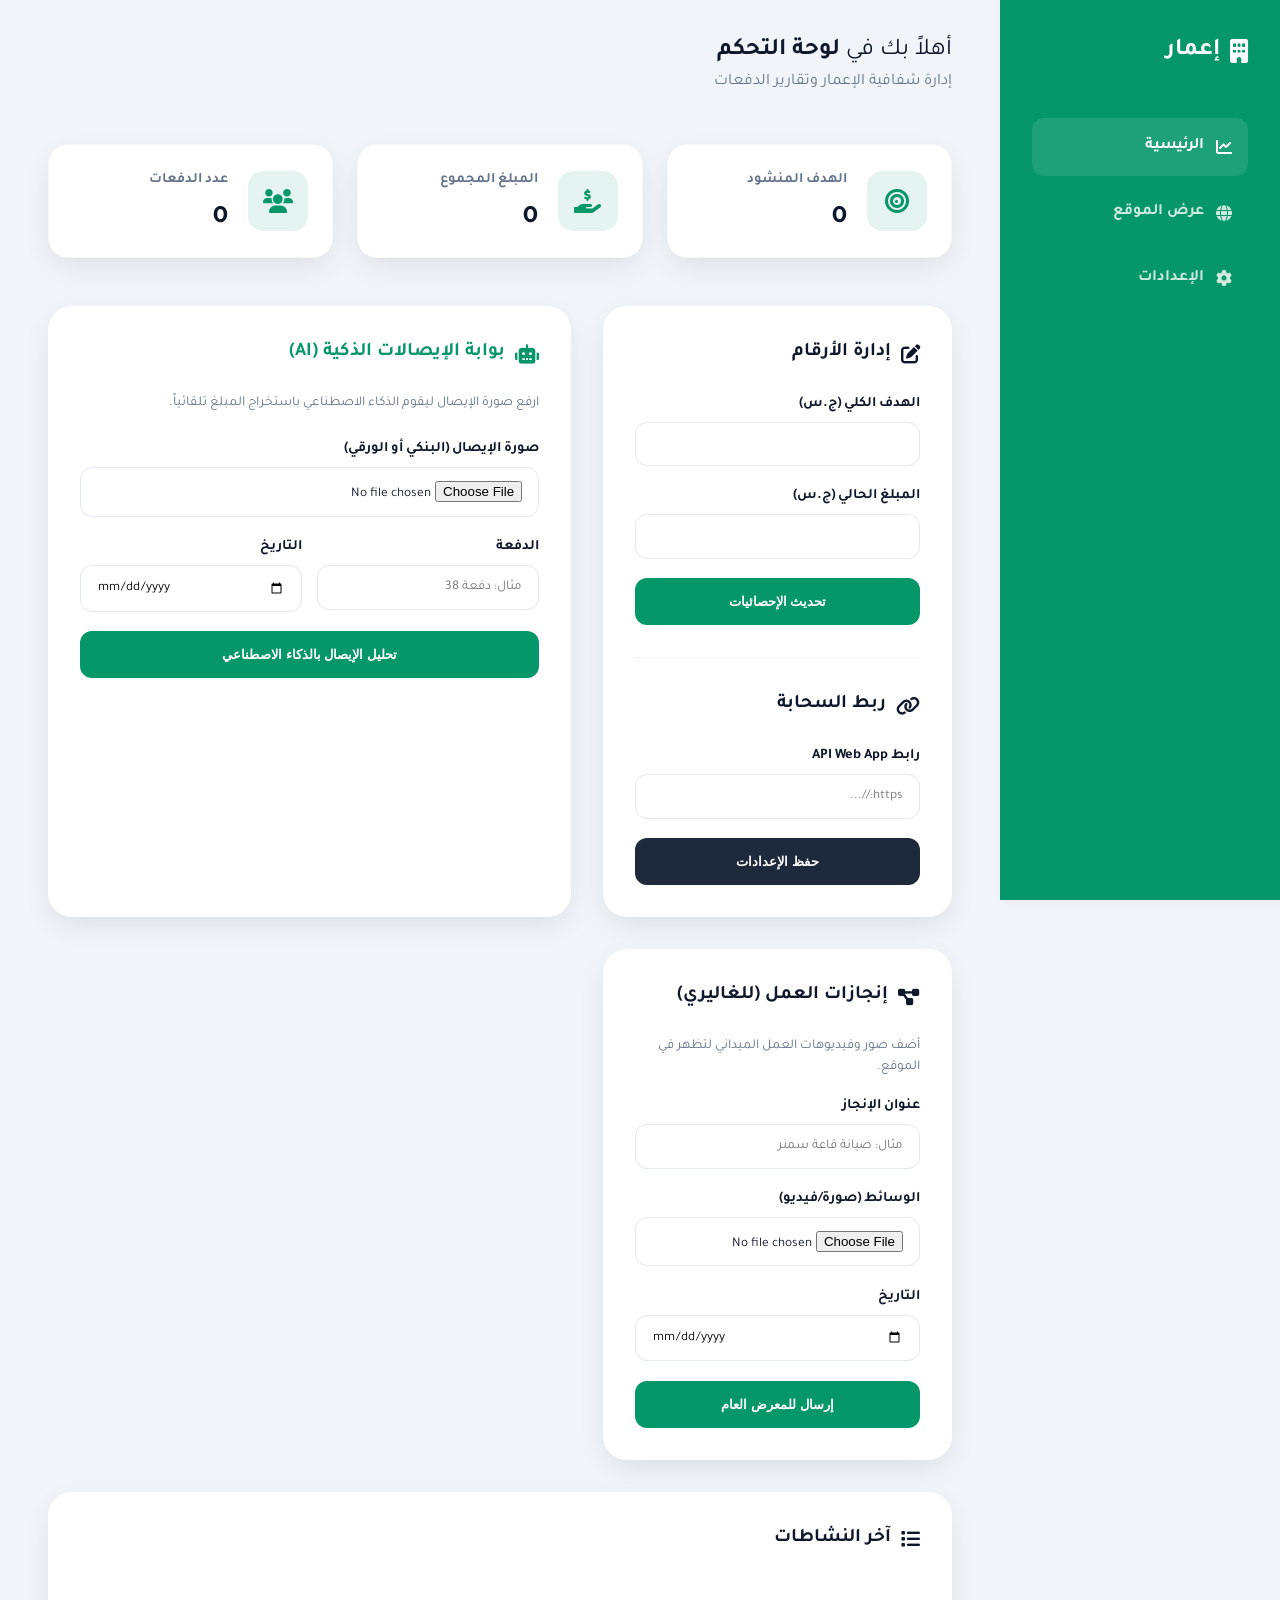
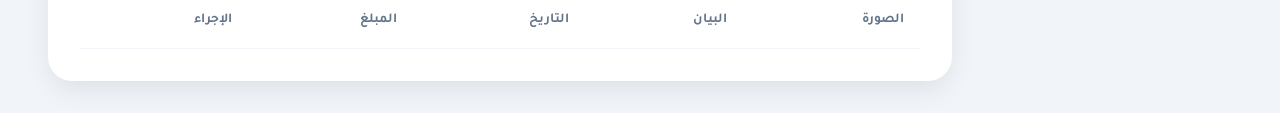
==== admin.html @ e721c3b8 "Add files via upload" ====
<!DOCTYPE html>
<html lang="ar" dir="rtl">
<head>
    <meta charset="UTF-8">
    <meta name="viewport" content="width=device-width, initial-scale=1.0">
    <title>لوحة القيادة | إعمار ابو الهول</title>
    <link rel="stylesheet" href="style.css">
    <link href="https://fonts.googleapis.com/css2?family=Tajawal:wght@400;700&family=Outfit:wght@400;700&display=swap" rel="stylesheet">
    <link rel="stylesheet" href="https://cdnjs.cloudflare.com/ajax/libs/font-awesome/6.0.0/css/all.min.css">
    <style>
        :root {
            --dash-bg: #f1f5f9;
            --dash-card: #ffffff;
            --dash-primary: #059669;
            --dash-secondary: #10b981;
        }

        body {
            background-color: var(--dash-bg);
            font-family: 'Tajawal', sans-serif;
            margin: 0;
            display: flex;
            min-height: 100vh;
        }

        /* Dashboard Sidebar */
        .sidebar {
            width: 280px;
            background: var(--dash-primary);
            color: white;
            padding: 2rem;
            display: flex;
            flex-direction: column;
            box-shadow: 4px 0 15px rgba(0,0,0,0.05);
            position: fixed;
            height: 100vh;
            z-index: 100;
        }

        .sidebar h1 {
            font-size: 1.5rem;
            margin-bottom: 3rem;
            display: flex;
            align-items: center;
            gap: 10px;
        }

        .nav-link {
            color: rgba(255,255,255,0.8);
            text-decoration: none;
            padding: 1rem;
            border-radius: 12px;
            margin-bottom: 0.5rem;
            transition: var(--transition);
            display: flex;
            align-items: center;
            gap: 12px;
            font-weight: 700;
        }

        .nav-link:hover, .nav-link.active {
            background: rgba(255,255,255,0.1);
            color: white;
        }

        /* Main Content */
        .main-dash {
            flex: 1;
            margin-right: 280px;
            padding: 2rem 3rem;
        }

        .top-bar {
            display: flex;
            justify-content: space-between;
            align-items: center;
            margin-bottom: 3rem;
        }

        /* HUD Cards */
        .hud-grid {
            display: grid;
            grid-template-columns: repeat(auto-fit, minmax(240px, 1fr));
            gap: 1.5rem;
            margin-bottom: 3rem;
        }

        .hud-card {
            background: white;
            padding: 1.5rem;
            border-radius: 20px;
            box-shadow: var(--shadow);
            border: 1px solid rgba(0,0,0,0.03);
            display: flex;
            align-items: center;
            gap: 20px;
        }

        .hud-icon {
            width: 60px;
            height: 60px;
            background: rgba(5, 150, 105, 0.1);
            color: var(--dash-primary);
            border-radius: 15px;
            display: flex;
            align-items: center;
            justify-content: center;
            font-size: 1.5rem;
        }

        .hud-info h3 { font-size: 0.9rem; color: var(--text-muted); margin-bottom: 5px; }
        .hud-info p { font-size: 1.4rem; font-weight: 700; color: var(--text-dark); font-family: 'Outfit'; }

        /* API Status Badge */
        .status-badge {
            padding: 6px 15px;
            border-radius: 20px;
            font-size: 0.8rem;
            font-weight: 700;
            display: flex;
            align-items: center;
            gap: 8px;
        }
        .status-active { background: #dcfce7; color: #166534; }
        .status-offline { background: #fee2e2; color: #991b1b; }

        /* Forms Grid */
        .dash-grid {
            display: grid;
            grid-template-columns: 1fr 1.5fr;
            gap: 2rem;
        }

        .admin-card {
            background: white;
            border-radius: 24px;
            padding: 2rem;
            box-shadow: var(--shadow);
        }

        .admin-card h2 { margin-bottom: 1.5rem; font-size: 1.2rem; display: flex; align-items: center; gap: 10px; }

        .form-group { margin-bottom: 1.2rem; }
        label { display: block; margin-bottom: 6px; font-weight: 700; font-size: 0.9rem; }
        input, select {
            width: 100%;
            padding: 0.8rem 1rem;
            border: 1px solid #e2e8f0;
            border-radius: 12px;
            font-family: inherit;
        }

        .btn-dash {
            background: var(--dash-primary);
            color: white;
            border: none;
            padding: 1rem;
            border-radius: 12px;
            width: 100%;
            font-weight: 700;
            cursor: pointer;
            transition: var(--transition);
        }
        .btn-dash:hover { background: var(--dash-secondary); transform: translateY(-2px); }

        /* Activity Table */
        .table-container { overflow-x: auto; }
        table { width: 100%; border-collapse: collapse; margin-top: 1rem; }
        th { text-align: right; padding: 1rem; color: var(--text-muted); font-size: 0.85rem; border-bottom: 1px solid #f1f5f9; }
        td { padding: 1rem; border-bottom: 1px solid #f1f5f9; vertical-align: middle; }
        .thumb { width: 40px; height: 40px; border-radius: 8px; object-fit: cover; }
        
        @media (max-width: 1024px) {
            .sidebar { width: 80px; padding: 1rem; }
            .sidebar h1 span, .nav-link span { display: none; }
            .main-dash { margin-right: 80px; }
            .dash-grid { grid-template-columns: 1fr; }
        }
    </style>
</head>
<body>
    <aside class="sidebar">
        <h1><i class="fas fa-building"></i> <span>إعمار</span></h1>
        <nav>
            <a href="#" class="nav-link active"><i class="fas fa-chart-line"></i> <span>الرئيسية</span></a>
            <a href="index.html" class="nav-link"><i class="fas fa-globe"></i> <span>عرض الموقع</span></a>
            <a href="#" class="nav-link"><i class="fas fa-cog"></i> <span>الإعدادات</span></a>
        </nav>
    </aside>

    <main class="main-dash">
        <div class="top-bar">
            <div>
                <h2 style="font-weight: 400;">أهلاً بك في <strong>لوحة التحكم</strong></h2>
                <p style="color: var(--text-muted);">إدارة شفافية الإعمار وتقارير الدفعات</p>
            </div>
            <div id="api-status" class="status-badge status-offline">
                <i class="fas fa-circle"></i> Google Bridge: offline
            </div>
        </div>

        <div class="hud-grid">
            <div class="hud-card">
                <div class="hud-icon"><i class="fas fa-bullseye"></i></div>
                <div class="hud-info">
                    <h3>الهدف المنشود</h3>
                    <p id="hud-target">0</p>
                </div>
            </div>
            <div class="hud-card">
                <div class="hud-icon"><i class="fas fa-hand-holding-dollar"></i></div>
                <div class="hud-info">
                    <h3>المبلغ المجموع</h3>
                    <p id="hud-current">0</p>
                </div>
            </div>
            <div class="hud-card">
                <div class="hud-icon"><i class="fas fa-users"></i></div>
                <div class="hud-info">
                    <h3>عدد الدفعات</h3>
                    <p id="hud-batches">0</p>
                </div>
            </div>
        </div>

        <div class="dash-grid">
            <div class="admin-card">
                <h2><i class="fas fa-pen-to-square"></i> إدارة الأرقام</h2>
                <div class="form-group">
                    <label>الهدف الكلي (ج.س)</label>
                    <input type="number" id="target-input">
                </div>
                <div class="form-group">
                    <label>المبلغ الحالي (ج.س)</label>
                    <input type="number" id="current-input">
                </div>
                <button class="btn-dash" onclick="updateNumbers()">تحديث الإحصائيات</button>

                <hr style="margin: 2rem 0; border: none; border-top: 1px solid #f1f5f9;">
                
                <h2><i class="fas fa-link"></i> ربط السحابة</h2>
                <div class="form-group">
                    <label>رابط API Web App</label>
                    <input type="text" id="api-url-input" placeholder="https://...">
                </div>
                <button class="btn-dash" style="background: #1e293b;" onclick="saveApiUrl()">حفظ الإعدادات</button>
            </div>

            <div class="admin-card">
                <h2 style="color: var(--dash-primary);"><i class="fas fa-robot"></i> بوابة الإيصالات الذكية (AI)</h2>
                <p style="font-size: 0.85rem; color: var(--text-muted); margin-bottom: 1.5rem;">ارفع صورة الإيصال ليقوم الذكاء الاصطناعي باستخراج المبلغ تلقائياً.</p>
                
                <div class="form-group">
                    <label>صورة الإيصال (البنكي أو الورقي)</label>
                    <input type="file" id="receipt-file" accept="image/*" onchange="previewImage()">
                </div>

                <div id="analysis-box" style="display:none; background: #f8fafc; padding: 1rem; border-radius: 12px; margin-bottom: 1.2rem; border: 1px dashed var(--dash-primary);">
                    <div id="analysis-status" style="font-size: 0.85rem; margin-bottom: 10px;">
                        <i class="fas fa-spinner fa-spin"></i> جاري تحليل الصورة...
                    </div>
                    <div class="form-group" style="margin-bottom:0;">
                         <label>المبلغ المستخرج (يرجى التأكيد)</label>
                         <input type="number" id="extracted-amount" style="font-size: 1.2rem; font-weight: 700; color: var(--dash-primary); border-color: var(--dash-primary);">
                    </div>
                </div>

                <div style="display: grid; grid-template-columns: 1fr 1fr; gap: 15px;">
                    <div class="form-group">
                        <label>الدفعة</label>
                        <input type="text" id="receipt-batch" placeholder="مثال: دفعة 38">
                    </div>
                    <div class="form-group">
                        <label>التاريخ</label>
                        <input type="date" id="receipt-date">
                    </div>
                </div>

                <button class="btn-dash" id="analyze-btn" onclick="analyzeReceipt()">تحليل الإيصال بالذكاء الاصطناعي</button>
                <button class="btn-dash" id="save-receipt-btn" onclick="saveSmartReceipt()" style="display:none; margin-top:10px; background: #1e293b;">تأكيد وحفظ البيانات</button>
            </div>

            <div class="admin-card">
                <h2><i class="fas fa-project-diagram"></i> إنجازات العمل (للغاليري)</h2>
                <p style="font-size: 0.85rem; color: var(--text-muted); margin-bottom: 1rem;">أضف صور وفيديوهات العمل الميداني لتظهر في الموقع.</p>
                <div class="form-group">
                    <label>عنوان الإنجاز</label>
                    <input type="text" id="work-title" placeholder="مثال: صيانة قاعة سمنر">
                </div>
                <div class="form-group">
                    <label>الوسائط (صورة/فيديو)</label>
                    <input type="file" id="work-file" accept="image/*,video/*">
                </div>
                <div class="form-group">
                    <label>التاريخ</label>
                    <input type="date" id="work-date">
                </div>
                <button class="btn-dash" onclick="addWorkEntry()">إرسال للمعرض العام</button>
            </div>
        </div>

        <div class="admin-card" style="margin-top: 2rem;">
            <h2><i class="fas fa-list"></i> آخر النشاطات</h2>
            <div class="table-container">
                <table>
                    <thead>
                        <tr>
                            <th>الصورة</th>
                            <th>البيان</th>
                            <th>التاريخ</th>
                            <th>المبلغ</th>
                            <th>الإجراء</th>
                        </tr>
                    </thead>
                    <tbody id="batch-list-container">
                        <!-- Batches here -->
                    </tbody>
                </table>
            </div>
        </div>
    </main>

    <script>
        function loadAdmin() {
            const state = JSON.parse(localStorage.getItem('emaar_state'));
            const apiUrl = localStorage.getItem('emaar_api_url');

            document.getElementById('target-input').value = state.targetAmount;
            document.getElementById('current-input').value = state.currentAmount;
            document.getElementById('api-url-input').value = apiUrl || '';

            // HUD
            document.getElementById('hud-target').innerText = state.targetAmount.toLocaleString();
            document.getElementById('hud-current').innerText = state.currentAmount.toLocaleString();
            document.getElementById('hud-batches').innerText = state.batches.length;

            if(apiUrl) {
                const badge = document.getElementById('api-status');
                badge.className = 'status-badge status-active';
                badge.innerHTML = '<i class="fas fa-circle"></i> Google Bridge: online';
            }

            renderBatches();
        }

        function saveApiUrl() {
            const url = document.getElementById('api-url-input').value;
            localStorage.setItem('emaar_api_url', url);
            loadAdmin();
            alert('تم حفظ الإعدادات');
        }

        function previewImage() {
            const file = document.getElementById('receipt-file').files[0];
            if(file) {
                console.log('File selected:', file.name);
                // Optional: show small thumbnail
            }
        }

        function updateNumbers() {
            const state = JSON.parse(localStorage.getItem('emaar_state'));
            state.targetAmount = parseInt(document.getElementById('target-input').value);
            state.currentAmount = parseInt(document.getElementById('current-input').value);
            localStorage.setItem('emaar_state', JSON.stringify(state));
            loadAdmin();
            alert('تم التحديث بنجاح');
        }

        async function analyzeReceipt() {
            const fileInput = document.getElementById('receipt-file');
            const apiUrl = localStorage.getItem('emaar_api_url');
            if(!fileInput.files[0] || !apiUrl) return alert('بجب اختيار ملف واعدلدات API');

            const btn = document.getElementById('analyze-btn');
            const box = document.getElementById('analysis-box');
            btn.disabled = true;
            btn.innerHTML = '<i class="fas fa-sync fa-spin"></i> جاري قراءة البيانات...';
            box.style.display = 'block';

            try {
                const reader = new FileReader();
                const filePromise = new Promise(r => reader.onload = () => r(reader.result));
                reader.readAsDataURL(fileInput.files[0]);
                const base64 = await filePromise;

                const resp = await fetch(apiUrl, {
                    method: 'POST',
                    body: JSON.stringify({ action: 'analyze', file: base64 })
                });
                const res = await resp.json();
                
                if(res.status === 'success') {
                    document.getElementById('extracted-amount').value = res.suggested;
                    document.getElementById('analysis-status').innerHTML = '<i class="fas fa-check-circle" style="color:#059669;"></i> تم التحليل بنجاح!';
                    document.getElementById('save-receipt-btn').style.display = 'block';
                }
            } catch(e) {
                alert('فشل التحليل، يرجى إدخال المبلغ يدوياً');
            }
            btn.disabled = false;
            btn.innerText = 'إعادة التحليل';
        }

        async function saveSmartReceipt() {
            const amount = parseInt(document.getElementById('extracted-amount').value);
            const batch = document.getElementById('receipt-batch').value;
            const date = document.getElementById('receipt-date').value;
            const fileInput = document.getElementById('receipt-file');
            
            if(!amount || !batch || !date) return alert('الرجاء إكمال البيانات');

            const state = JSON.parse(localStorage.getItem('emaar_state'));
            state.currentAmount += amount;
            state.batches.push({ 
                id: Date.now(), 
                type: 'funding', 
                batch: batch, 
                amount: amount, 
                date: date, 
                image: "assets/receipt-private.jpg", // Simplified placeholder for receipts
                status: 'done' 
            });
            
            localStorage.setItem('emaar_state', JSON.stringify(state));
            
            // Also update Cloud
            const apiUrl = localStorage.getItem('emaar_api_url');
            if(apiUrl) {
                fetch(apiUrl, {
                    method: 'POST',
                    body: JSON.stringify({ action: 'updateStats', key: 'total_collected', value: state.currentAmount })
                });
            }

            alert('تم حفظ الدفعة وتحديث الإحصائيات');
            resetSmartPortal();
            loadAdmin();
        }

        function resetSmartPortal() {
            document.getElementById('receipt-file').value = '';
            document.getElementById('analysis-box').style.display = 'none';
            document.getElementById('save-receipt-btn').style.display = 'none';
            document.getElementById('receipt-batch').value = '';
            document.getElementById('extracted-amount').value = '';
        }

        async function addWorkEntry() {
            const title = document.getElementById('work-title').value;
            const date = document.getElementById('work-date').value;
            const fileInput = document.getElementById('work-file');
            
            if(!title || !date) return alert('أدخل العنوان والتاريخ');

            let imageUrl = "assets/uofg-med.jpg";
            const apiUrl = localStorage.getItem('emaar_api_url');

            if (fileInput.files.length > 0 && apiUrl) {
                try {
                    const reader = new FileReader();
                    const filePromise = new Promise(r => reader.onload = () => r(reader.result));
                    reader.readAsDataURL(fileInput.files[0]);
                    const base64 = await filePromise;

                    const resp = await fetch(apiUrl, {
                        method: 'POST',
                        body: JSON.stringify({ action: 'upload', file: base64, filename: fileInput.files[0].name, category: title })
                    });
                    const res = await resp.json();
                    if(res.status === 'success') imageUrl = res.url;
                } catch(e) { console.error(e); }
            }

            const state = JSON.parse(localStorage.getItem('emaar_state'));
            state.batches.push({ id: Date.now(), type: 'progress', batch: title, amount: 0, date: date, image: imageUrl, status: 'done' });
            localStorage.setItem('emaar_state', JSON.stringify(state));
            loadAdmin();
            alert('تمت إضافة الإنجاز للمعرض');
        }

        function deleteBatch(id) {
            if(!confirm('هل أنت متأكد من الحذف؟')) return;
            const state = JSON.parse(localStorage.getItem('emaar_state'));
            state.batches = state.batches.filter(b => b.id !== id);
            localStorage.setItem('emaar_state', JSON.stringify(state));
            loadAdmin();
        }

        function renderBatches() {
            const state = JSON.parse(localStorage.getItem('emaar_state'));
            const container = document.getElementById('batch-list-container');
            container.innerHTML = '';
            
            state.batches.slice().reverse().forEach(b => {
                container.innerHTML += `
                    <tr>
                        <td><img src="${b.image}" class="thumb"></td>
                        <td><strong>${b.batch}</strong></td>
                        <td style="font-size: 0.8rem;">${b.date}</td>
                        <td><span style="color: var(--dash-primary); font-weight: 700;">${b.amount.toLocaleString()}</span></td>
                        <td>
                            <button class="delete-btn" style="padding: 5px 10px;" onclick="deleteBatch(${b.id})"><i class="fas fa-trash"></i></button>
                        </td>
                    </tr>
                `;
            });
        }

        document.addEventListener('DOMContentLoaded', loadAdmin);
    </script>
</body>
</html>
---- style.css ----
:root {
    --primary: #059669; /* Emerald 600 */
    --primary-light: #10b981; /* Emerald 500 */
    --primary-dark: #064e3b; /* Emerald 900 */
    --accent: #f59e0b; /* Amber 500 */
    --bg-light: #f8fafc; /* Slate 50 */
    --card-bg: rgba(255, 255, 255, 0.8);
    --text-dark: #0f172a; /* Slate 900 */
    --text-muted: #64748b; /* Slate 500 */
    --glass-border: rgba(5, 150, 105, 0.1);
    --transition: all 0.3s cubic-bezier(0.4, 0, 0.2, 1);
    --shadow: 0 10px 30px -5px rgba(0, 0, 0, 0.1);
}

* {
    margin: 0;
    padding: 0;
    box-sizing: border-box;
}

body {
    font-family: 'Tajawal', 'Outfit', sans-serif;
    background-color: var(--bg-light);
    color: var(--text-dark);
    line-height: 1.6;
    overflow-x: hidden;
}

.container {
    max-width: 1200px;
    margin: 0 auto;
    padding: 0 2rem;
}

/* Glassmorphism Utilities */
.glass-card {
    background: var(--card-bg);
    backdrop-filter: blur(12px);
    -webkit-backdrop-filter: blur(12px);
    border: 1px solid var(--glass-border);
    border-radius: 24px;
    padding: 2.5rem;
    box-shadow: var(--shadow);
}

/* Animations */
@keyframes fadeInUp {
    from { opacity: 0; transform: translateY(30px); }
    to { opacity: 1; transform: translateY(0); }
}

.fade-in { animation: fadeInUp 0.8s ease-out forwards; }
.delay-1 { animation-delay: 0.2s; }

/* Hero Section */
.hero {
    position: relative;
    height: 80vh;
    min-height: 600px;
    display: flex;
    align-items: center;
    background: url('assets/uofg-med.jpg') center/cover no-repeat;
    background-attachment: fixed;
}

.hero-overlay {
    position: absolute;
    inset: 0;
    background: linear-gradient(to bottom, rgba(6, 78, 59, 0.7), rgba(248, 250, 252, 1));
}

.glass-nav {
    position: absolute;
    top: 2rem;
    left: 2rem;
    right: 2rem;
    display: flex;
    justify-content: space-between;
    align-items: center;
    padding: 1rem 2rem;
    background: rgba(255, 255, 255, 0.2);
    backdrop-filter: blur(15px);
    border-radius: 50px;
    border: 1px solid rgba(255, 255, 255, 0.3);
    z-index: 100;
}

.logo {
    font-size: 1.5rem;
    font-weight: 800;
    color: white;
}

.logo span { color: var(--primary-light); margin-right: 5px; }

.admin-link {
    color: var(--text-muted);
    text-decoration: none;
    font-size: 0.9rem;
    transition: var(--transition);
}

.admin-link:hover { color: var(--primary-light); }

.hero-content {
    position: relative;
    z-index: 1;
    text-align: center;
}

.hero h1 {
    font-size: 4.5rem;
    font-weight: 800;
    margin-bottom: 1rem;
    color: white;
    text-shadow: 0 4px 10px rgba(0,0,0,0.2);
}

.hero p {
    font-size: 1.6rem;
    color: rgba(255,255,255,0.9);
    margin-bottom: 2.5rem;
    font-weight: 400;
}

.initiative-badge {
    display: inline-block;
    padding: 0.5rem 1.5rem;
    background: var(--primary);
    border-radius: 50px;
    font-weight: 700;
    font-size: 0.9rem;
    box-shadow: 0 4px 15px rgba(5, 150, 105, 0.3);
}

/* Progress Section */
.progress-section {
    margin-top: -100px;
    position: relative;
    z-index: 10;
}

.progress-card {
    background: linear-gradient(135deg, rgba(255, 255, 255, 0.98), rgba(236, 253, 245, 0.95));
    backdrop-filter: blur(15px);
    border: 1px solid rgba(255, 255, 255, 0.8);
    box-shadow: 0 25px 50px -12px rgba(5, 150, 105, 0.2), 0 0 30px rgba(5, 150, 105, 0.1);
    padding: 3.5rem;
    position: relative;
    overflow: hidden;
}

.progress-card h2 {
    text-align: center;
    margin-bottom: 2rem;
    font-size: 1.8rem;
}

.progress-info {
    display: flex;
    justify-content: space-around;
    margin-bottom: 2rem;
}

.stat { text-align: center; }
.stat .label { display: block; color: var(--text-muted); font-size: 1rem; margin-bottom: 0.5rem; }
.stat .value { 
    display: block;
    font-size: 3.2rem; 
    font-weight: 900; 
    color: var(--primary); 
    font-family: 'Outfit', sans-serif;
    letter-spacing: -1px;
    margin: 0.5rem 0;
    background: linear-gradient(135deg, var(--primary-dark), var(--primary));
    background-clip: text;
    -webkit-background-clip: text;
    -webkit-text-fill-color: transparent;
}
.stat .currency { font-size: 1.2rem; color: var(--text-muted); font-weight: 700; }

.progress-bar-container {
    height: 30px;
    background: #e2e8f0;
    border-radius: 15px;
    overflow: hidden;
    position: relative;
    box-shadow: inset 0 2px 4px rgba(0,0,0,0.05);
}

@keyframes pulse-emerald {
    0% { transform: scale(1); box-shadow: 0 10px 20px -5px rgba(5, 150, 105, 0.4); }
    50% { transform: scale(1.02); box-shadow: 0 15px 30px -5px rgba(5, 150, 105, 0.5); }
    100% { transform: scale(1); box-shadow: 0 10px 20px -5px rgba(5, 150, 105, 0.4); }
}

.donate-cta {
    display: inline-block;
    width: auto !important;
    padding: 1.4rem 5rem !important;
    font-size: 1.5rem;
    font-weight: 800;
    font-family: 'Outfit', 'Tajawal', sans-serif;
    color: white !important;
    background: linear-gradient(135deg, #059669 0%, #10b981 50%, #34d399 100%);
    border-radius: 50px;
    box-shadow: 0 10px 25px -5px rgba(5, 150, 105, 0.4);
    transition: all 0.4s cubic-bezier(0.175, 0.885, 0.32, 1.275);
    text-decoration: none;
    position: relative;
    overflow: hidden;
    border: 1px solid rgba(255, 255, 255, 0.1);
    animation: pulse-emerald 2.5s infinite ease-in-out;
}

.donate-cta::before {
    content: '';
    position: absolute;
    top: 0;
    left: -100%;
    width: 100%;
    height: 100%;
    background: linear-gradient(90deg, transparent, rgba(255,255,255,0.3), transparent);
    transition: 0.6s;
}

.donate-cta:hover::before {
    left: 100%;
}

.donate-cta:hover {
    transform: translateY(-5px) scale(1.05);
    background: linear-gradient(135deg, #047857 0%, #059669 50%, #10b981 100%);
    box-shadow: 0 20px 35px -10px rgba(5, 150, 105, 0.5);
}

.progress-bar {
    height: 100%;
    background: linear-gradient(to left, var(--primary), var(--primary-light));
    width: 0;
    transition: width 1.5s ease-out;
    display: flex;
    align-items: center;
    justify-content: center;
    position: relative;
    box-shadow: 0 0 15px rgba(5, 150, 105, 0.3);
    animation: pulse-emerald 2s infinite;
}

.progress-percentage {
    font-size: 0.8rem;
    font-weight: 700;
    color: white;
    text-shadow: 0 1px 3px rgba(0,0,0,0.3);
}

/* Bank Details */
.bank-details { padding: 5rem 0; }
.section-title {
    text-align: center;
    font-size: 2.5rem;
    margin-bottom: 1rem;
}

.grid {
    display: grid;
    grid-template-columns: repeat(auto-fit, minmax(300px, 1fr));
    gap: 2rem;
    margin-top: 3rem;
}

.transfer-card {
    text-align: center;
    transition: var(--transition);
    position: relative;
    overflow: hidden;
    color: white;
    border: none;
}

#bank-bankak { background: url('assets/bank of khartoum.jpeg') center/cover no-repeat; }
#bank-oowash { background: url('assets/my cashi.jpeg') center/cover no-repeat; }
#bank-fawry { background: url('assets/فوري.png') center/cover no-repeat; }

.transfer-card::before {
    content: '';
    position: absolute;
    inset: 0;
    background: linear-gradient(to bottom, rgba(15, 23, 42, 0.7), rgba(6, 78, 59, 0.9));
    z-index: 1;
}

.transfer-card > * { position: relative; z-index: 2; }

.transfer-card h3 { margin: 1rem 0 0.5rem; color: var(--accent); font-size: 1.6rem; }
.account-number { font-size: 1.8rem; font-weight: 800; margin: 0.5rem 0; letter-spacing: 2px; color: white; }
.account-name { color: rgba(255,255,255,0.8); font-size: 1rem; }

.copy-btn {
    margin-top: 2rem;
    background: var(--bg-light);
    border: 1px solid var(--primary);
    color: var(--primary);
    padding: 0.7rem 2rem;
    border-radius: 50px;
    cursor: pointer;
    transition: var(--transition);
    font-weight: 700;
}

.copy-btn:hover { background: var(--primary); color: white; transform: scale(1.05); }

.whatsapp-btn {
    display: inline-flex;
    align-items: center;
    gap: 10px;
    margin-top: 1.5rem;
    background: #25D366;
    color: white;
    padding: 0.8rem 2.5rem;
    border-radius: 50px;
    text-decoration: none;
    font-weight: 700;
    transition: var(--transition);
    box-shadow: 0 4px 15px rgba(37, 211, 102, 0.4);
}

.whatsapp-btn:hover { background: #128C7E; transform: translateY(-3px); }

.instruction-banner {
    margin-top: 4rem;
    text-align: center;
    background: rgba(5, 150, 105, 0.05);
    border: 1px solid var(--primary);
}

/* Manifesto */
.manifesto { 
    padding: 8rem 0; 
    background: var(--bg-light);
    position: relative;
}

.manifesto-card {
    max-width: 900px;
    margin: 0 auto;
    padding: 5rem;
    border-radius: 40px;
    background: url('assets/emmar.jpg') center/cover no-repeat;
    background-attachment: fixed;
    position: relative;
    z-index: 2;
    overflow: hidden;
    color: white;
}

.manifesto-card::before {
    content: '';
    position: absolute;
    inset: 0;
    background: linear-gradient(135deg, rgba(6, 78, 59, 0.9), rgba(15, 23, 42, 0.8));
    z-index: -1;
}

.manifesto-header h2 { font-size: 2.5rem; color: white; text-shadow: 0 2px 5px rgba(0,0,0,0.3); }
.manifesto-subtitle { color: var(--accent); font-weight: 700; font-size: 1.2rem; }

.manifesto-body p { margin-bottom: 1.5rem; color: rgba(255, 255, 255, 0.9); font-size: 1.25rem; text-align: justify; }
.manifesto-highlight {
    background: rgba(255, 255, 255, 0.1);
    backdrop-filter: blur(10px);
    padding: 1.5rem;
    border-radius: 15px;
    margin: 2rem 0;
    border-right: 4px solid var(--accent);
    font-size: 1.3rem;
    color: white;
}

.verse {
    font-family: 'Tajawal', serif;
    font-size: 1.5rem;
    font-weight: 700;
    color: var(--accent);
    text-align: center;
    margin: 3rem 0;
    padding: 1rem;
    border-top: 1px solid rgba(255, 255, 255, 0.2);
    border-bottom: 1px solid rgba(255, 255, 255, 0.2);
}

/* Leaderboard */
.leaderboard-section { padding: 5rem 0; background: var(--bg-light); }
.leaderboard-card { padding: 0; overflow: hidden; border-radius: 30px; }

.leader-row {
    display: flex;
    justify-content: space-between;
    align-items: center;
    padding: 1.5rem 2.5rem;
    border-bottom: 1px solid #f1f5f9;
    transition: var(--transition);
    position: relative;
    overflow: hidden;
    background: white;
}

.leader-row::before {
    content: '';
    position: absolute;
    top: 0;
    right: 0;
    bottom: 0;
    width: var(--contribution-width, 0%);
    background: rgba(5, 150, 105, 0.05);
    z-index: 0;
    transition: width 1s ease-out;
}

.leader-row:hover {
    transform: translateX(-10px);
    background: rgba(5, 150, 105, 0.02);
    box-shadow: inset 5px 0 0 var(--primary);
}

.leader-row > * { position: relative; z-index: 1; }

.rank-badge {
    width: 45px;
    height: 45px;
    background: #e2e8f0;
    border-radius: 12px;
    display: flex;
    align-items: center;
    justify-content: center;
    font-weight: 800;
    color: var(--text-dark);
    font-size: 1.2rem;
    box-shadow: 0 2px 5px rgba(0,0,0,0.05);
}

.rank-1 .rank-badge { 
    background: linear-gradient(135deg, #ffd700, #f9a825); 
    color: white; 
    box-shadow: 0 4px 10px rgba(249, 168, 37, 0.3);
}
.rank-2 .rank-badge { 
    background: linear-gradient(135deg, #e2e8f0, #94a3b8); 
    color: white; 
}
.rank-3 .rank-badge { 
    background: linear-gradient(135deg, #fb923c, #c2410c); 
    color: white; 
}

.batch-name { font-size: 1.4rem; font-weight: 800; color: var(--text-dark); }
.batch-total { font-size: 1.5rem; font-weight: 900; color: var(--primary); font-family: 'Outfit', sans-serif; }

/* Status Badges */
.status-badge {
    position: absolute;
    top: 1rem;
    right: 1rem;
    padding: 0.3rem 1rem;
    border-radius: 50px;
    font-size: 0.8rem;
    font-weight: 700;
    color: white;
    z-index: 5;
    text-shadow: 0 1px 2px rgba(0,0,0,0.2);
}

.status-badge.done { background: var(--primary); }
.status-badge.ongoing { background: var(--accent); }

/* Gallery */
.gallery { padding-bottom: 5rem; }
.section-subtitle { text-align: center; color: var(--text-muted); margin-bottom: 3rem; }

.gallery-grid {
    display: grid;
    grid-template-columns: repeat(auto-fill, minmax(280px, 1fr));
    gap: 1.5rem;
}

.gallery-item {
    border-radius: 16px;
    overflow: hidden;
    background: var(--card-bg);
    border: 1px solid var(--glass-border);
}

.gallery-img { width: 100%; height: 200px; object-fit: cover; }
.gallery-info { padding: 1rem; }
.gallery-batch { font-weight: 700; color: var(--primary-light); }
.gallery-date { font-size: 0.8rem; color: var(--text-muted); float: left; }

/* Footer */
.main-footer {
    background: white;
    padding: 5rem 0 2rem;
    border-top: 1px solid var(--glass-border);
    color: var(--text-dark);
}

.footer-grid {
    display: grid;
    grid-template-columns: 2fr 1fr 1fr;
    gap: 4rem;
    margin-bottom: 4rem;
}

.footer-col h3 { margin-bottom: 2rem; color: var(--primary-dark); font-size: 1.2rem; }
.footer-col ul { list-style: none; }
.footer-col ul li { margin-bottom: 1rem; }
.footer-col ul li a { text-decoration: none; color: var(--text-muted); transition: var(--transition); }
.footer-col ul li a:hover { color: var(--primary); }

.social-icons { display: flex; gap: 1rem; }
.social-icon {
    text-decoration: none;
    padding: 0.8rem 1.5rem;
    border-radius: 12px;
    background: #f1f5f9;
    color: var(--text-dark);
    font-weight: 700;
    transition: var(--transition);
}

.social-icon.whatsapp:hover { background: #25D366; color: white; }

.footer-bottom {
    padding-top: 2rem;
    border-top: 1px solid #f1f5f9;
    text-align: center;
    color: var(--text-muted);
    font-size: 0.9rem;
}

/* Gallery Page Specific */
.gallery-page-header {
    padding: 12rem 0 6rem;
    position: relative;
    background: url('assets/uofg-med.jpg') center/cover no-repeat;
    background-attachment: fixed;
    text-align: center;
    color: white;
    overflow: hidden;
}

.gallery-page-header::before {
    content: '';
    position: absolute;
    inset: 0;
    background: linear-gradient(to bottom, rgba(6, 78, 59, 0.9), rgba(248, 250, 252, 1));
    z-index: 1;
}

.gallery-page-header .container { position: relative; z-index: 2; }
.gallery-page-header .section-title { color: white; margin-bottom: 1.5rem; font-size: 3.5rem; }
.gallery-page-header .section-subtitle { color: rgba(255, 255, 255, 0.9); font-size: 1.2rem; }

.filters {
    display: flex;
    justify-content: center;
    gap: 1rem;
    margin: 3rem 0;
    flex-wrap: wrap;
    position: relative;
    z-index: 5;
}

.filter-btn {
    padding: 0.8rem 2.5rem;
    border-radius: 50px;
    border: 1px solid rgba(5, 150, 105, 0.1);
    background: white;
    color: var(--text-muted);
    font-weight: 700;
    cursor: pointer;
    transition: var(--transition);
    box-shadow: 0 4px 6px -1px rgba(0, 0, 0, 0.05);
}

.filter-btn.active, .filter-btn:hover {
    background: var(--primary);
    color: white;
    border-color: var(--primary);
    transform: translateY(-2px);
    box-shadow: 0 10px 15px -3px rgba(5, 150, 105, 0.2);
}

.gallery-item {
    transition: var(--transition);
    cursor: pointer;
    overflow: hidden;
    background: white;
    border-radius: 20px;
    box-shadow: 0 4px 6px -1px rgba(0, 0, 0, 0.05);
}

.gallery-item:hover {
    transform: translateY(-5px);
    box-shadow: 0 20px 25px -5px rgba(0, 0, 0, 0.1), 0 10px 10px -5px rgba(0, 0, 0, 0.04);
}

.media-container {
    position: relative;
    width: 100%;
    aspect-ratio: 4/3;
    overflow: hidden;
    background: #f1f5f9;
}

.gallery-img {
    width: 100%;
    height: 100%;
    object-fit: cover;
    transition: transform 0.5s ease;
}

.gallery-item:hover .gallery-img {
    transform: scale(1.05);
}

.video-overlay {
    position: absolute;
    inset: 0;
    background: rgba(0, 0, 0, 0.2);
    display: flex;
    align-items: center;
    justify-content: center;
    color: white;
    font-size: 2rem;
    opacity: 0.8;
    pointer-events: none;
    transition: var(--transition);
}

.gallery-item:hover .video-overlay {
    opacity: 0;
}

.video-type video {
    background: black;
}


.view-all-container {
    text-align: center;
    margin-top: 3rem;
}

.btn-outline {
    display: inline-block;
    padding: 0.8rem 2.5rem;
    border: 2px solid var(--primary);
    color: var(--primary);
    border-radius: 50px;
    text-decoration: none;
    font-weight: 700;
    transition: var(--transition);
}

.btn-outline:hover {
    background: var(--primary);
    color: white;
}

.social-icons {
    display: flex;
    gap: 1.5rem;
    margin-top: 1rem;
}

.social-icon {
    width: 45px;
    height: 45px;
    background: white;
    color: var(--primary);
    border-radius: 50%;
    display: flex;
    align-items: center;
    justify-content: center;
    font-size: 1.5rem;
    transition: var(--transition);
    box-shadow: 0 4px 10px rgba(0,0,0,0.1);
    text-decoration: none;
}

.social-icon:hover {
    background: var(--primary);
    color: white;
    transform: translateY(-3px);
}

.social-icon.whatsapp {
    color: #25D366;
}
.social-icon.whatsapp:hover {
    background: #25D366;
    color: white;
}

/* Responsive Masterclass */
@media (max-width: 1024px) {
    .grid, .gallery-grid { grid-template-columns: repeat(2, 1fr); gap: 1.5rem; }
    .hero h1 { font-size: 3.5rem; }
}

@media (max-width: 768px) {
    :root { font-size: 14px; }
    
    .grid, .gallery-grid { grid-template-columns: 1fr; }
    
    .hero { height: 60vh; text-align: center; }
    .hero h1 { font-size: 2.8rem; }
    
    .progress-section { margin-top: -50px; }
    .progress-card { padding: 2rem; }
    .progress-info { flex-direction: column; gap: 1.5rem; }
    .stat .value { font-size: 2.5rem; }
    
    .manifesto-card { padding: 2rem; margin: 0 1rem; }
    
    .leader-row { padding: 1rem; flex-direction: column; text-align: center; gap: 1rem; }
    .leader-row:hover { transform: none; }
    
    .footer-grid { grid-template-columns: 1fr; text-align: center; gap: 3rem; }
    .social-icons { justify-content: center; }
}

@media (max-width: 480px) {
    .hero h1 { font-size: 2.2rem; }
    .section-title { font-size: 2rem; }
    
    .donate-cta { width: 100% !important; padding: 1.2rem 2rem !important; font-size: 1.2rem; }
    
    .gallery-item { min-height: 250px; }
}
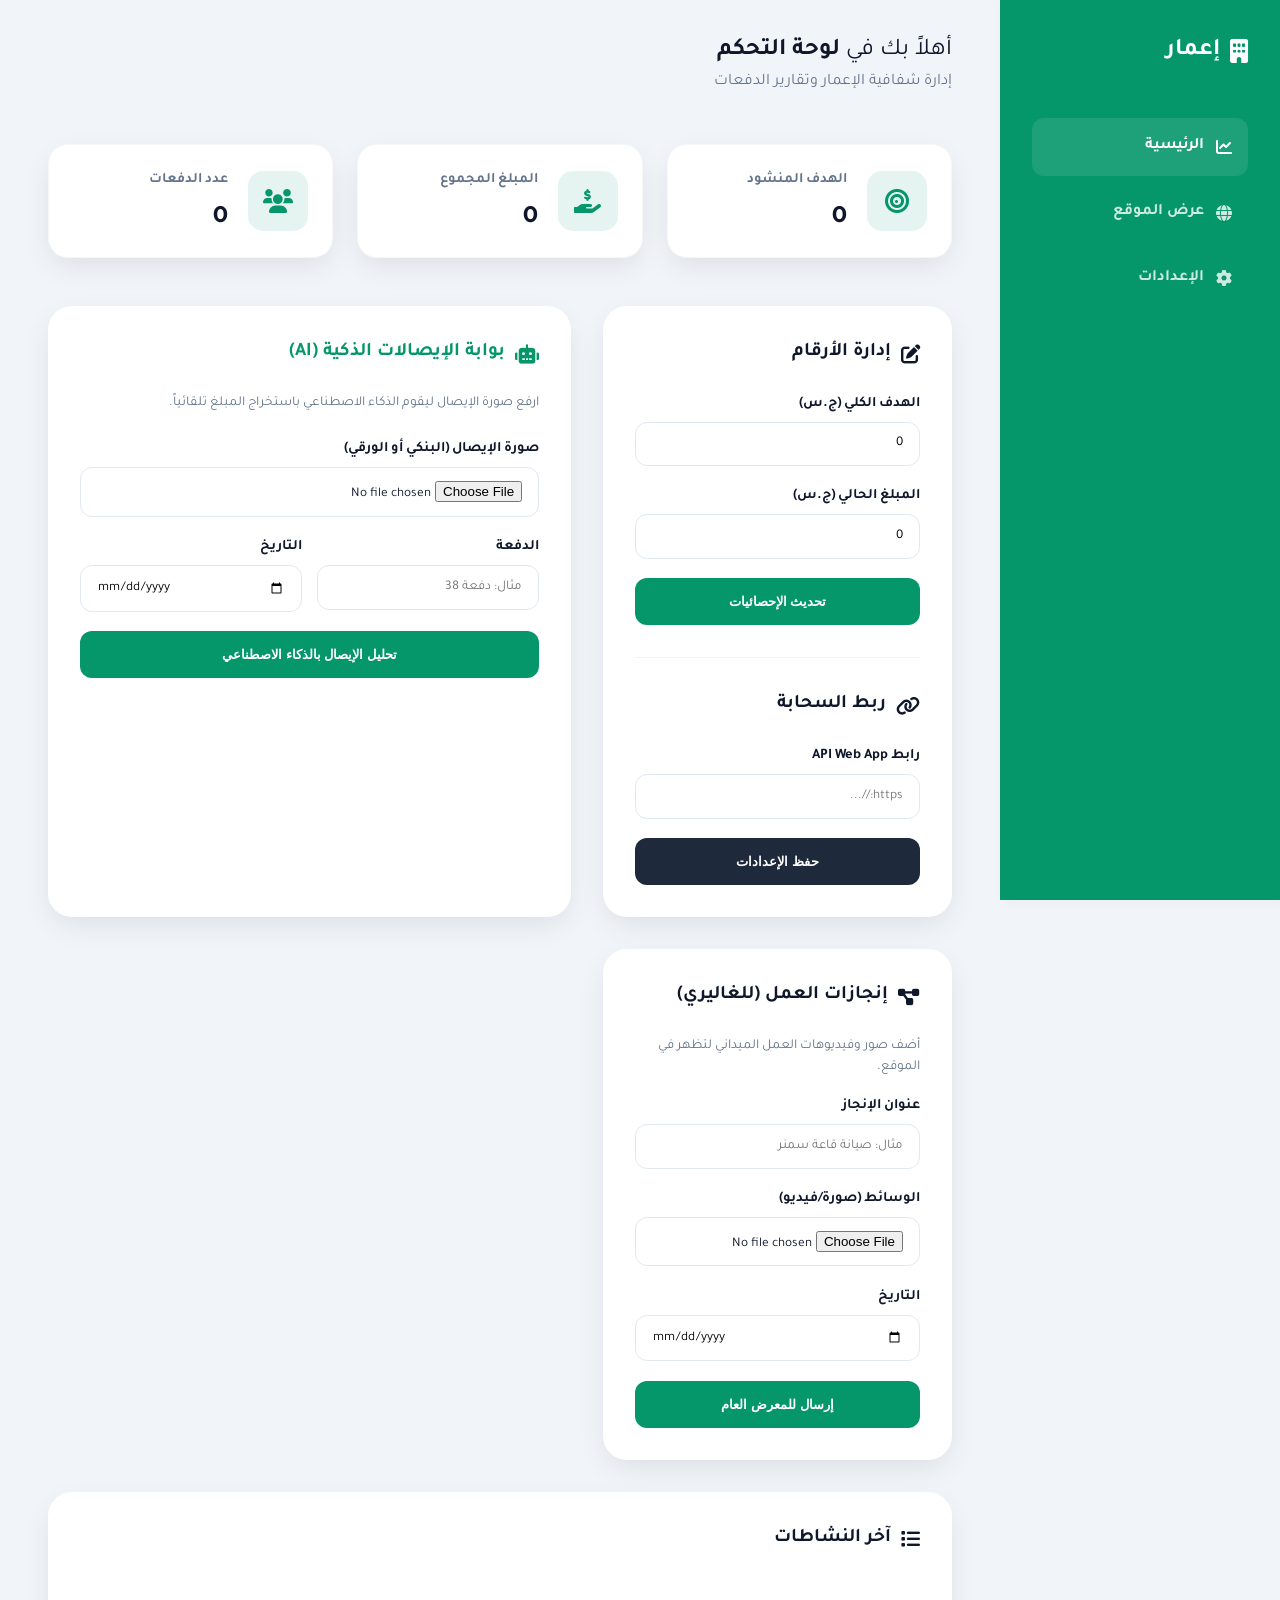
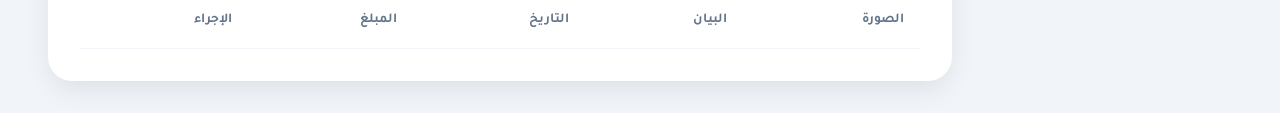
==== commit 444966a8: "Add files via upload" ====
--- a/admin.html
+++ b/admin.html
@@ -4,6 +4,7 @@
     <meta charset="UTF-8">
     <meta name="viewport" content="width=device-width, initial-scale=1.0">
     <title>لوحة القيادة | إعمار ابو الهول</title>
+    <meta name="robots" content="noindex, nofollow">
     <link rel="stylesheet" href="style.css">
     <link href="https://fonts.googleapis.com/css2?family=Tajawal:wght@400;700&family=Outfit:wght@400;700&display=swap" rel="stylesheet">
     <link rel="stylesheet" href="https://cdnjs.cloudflare.com/ajax/libs/font-awesome/6.0.0/css/all.min.css">
@@ -321,8 +322,44 @@
     </main>
 
     <script>
+        let currentFileUrl = null;
+
+        async function fetchAppData() {
+            const apiUrl = localStorage.getItem('emaar_api_url');
+            if (!apiUrl) return;
+
+            try {
+                const resp = await fetch(apiUrl);
+                const cloudData = await resp.json();
+                
+                // Update local state and HUD
+                const state = {
+                    targetAmount: Number(cloudData.stats.target_amount) || 0,
+                    currentAmount: Number(cloudData.stats.total_collected) || 0,
+                    batches: (cloudData.gallery || []).map(item => ({
+                        id: item.id,
+                        type: item.type,
+                        batch: item.category,
+                        date: item.date,
+                        amount: Number(item.amount) || 0,
+                        image: item.url,
+                        status: item.status
+                    }))
+                };
+                localStorage.setItem('emaar_state', JSON.stringify(state));
+                loadAdmin();
+            } catch (e) {
+                console.error('Failed to sync with cloud:', e);
+            }
+        }
+
         function loadAdmin() {
-            const state = JSON.parse(localStorage.getItem('emaar_state'));
+            let state = JSON.parse(localStorage.getItem('emaar_state'));
+            if (!state) {
+                state = { targetAmount: 0, currentAmount: 0, batches: [] };
+                localStorage.setItem('emaar_state', JSON.stringify(state));
+            }
+            
             const apiUrl = localStorage.getItem('emaar_api_url');
 
             document.getElementById('target-input').value = state.targetAmount;
@@ -346,37 +383,57 @@
         function saveApiUrl() {
             const url = document.getElementById('api-url-input').value;
             localStorage.setItem('emaar_api_url', url);
-            loadAdmin();
-            alert('تم حفظ الإعدادات');
+            fetchAppData();
+            alert('تم حفظ الإعدادات ومزامنة البيانات');
         }
 
         function previewImage() {
             const file = document.getElementById('receipt-file').files[0];
             if(file) {
-                console.log('File selected:', file.name);
-                // Optional: show small thumbnail
+                document.getElementById('analysis-box').style.display = 'block';
+                document.getElementById('extracted-amount').value = '';
+                document.getElementById('analysis-status').innerHTML = '<i class="fas fa-image"></i> تم اختيار الصورة، اضغط على "تحليل" للبدء.';
             }
         }
 
         function updateNumbers() {
             const state = JSON.parse(localStorage.getItem('emaar_state'));
-            state.targetAmount = parseInt(document.getElementById('target-input').value);
-            state.currentAmount = parseInt(document.getElementById('current-input').value);
+            const target = parseInt(document.getElementById('target-input').value);
+            const current = parseInt(document.getElementById('current-input').value);
+            
+            state.targetAmount = target;
+            state.currentAmount = current;
             localStorage.setItem('emaar_state', JSON.stringify(state));
+
+            // Sync to cloud
+            const apiUrl = localStorage.getItem('emaar_api_url');
+            if (apiUrl) {
+                fetch(apiUrl, {
+                    method: 'POST',
+                    body: JSON.stringify({ action: 'updateStats', key: 'target_amount', value: target })
+                });
+                fetch(apiUrl, {
+                    method: 'POST',
+                    body: JSON.stringify({ action: 'updateStats', key: 'total_collected', value: current })
+                });
+            }
+
             loadAdmin();
-            alert('تم التحديث بنجاح');
+            alert('تم تحديث الإحصائيات محلياً وجاري المزامنة...');
         }
 
         async function analyzeReceipt() {
             const fileInput = document.getElementById('receipt-file');
+            const btn = document.getElementById('analyze-btn');
+            const status = document.getElementById('analysis-status');
             const apiUrl = localStorage.getItem('emaar_api_url');
-            if(!fileInput.files[0] || !apiUrl) return alert('بجب اختيار ملف واعدلدات API');
-
-            const btn = document.getElementById('analyze-btn');
-            const box = document.getElementById('analysis-box');
+            
+            if (!fileInput.files[0]) return alert('الرجاء اختيار صورة الإيصال أولاً');
+            if (!apiUrl) return alert('يرجى تهيئة رابط API في الإعدادات');
+
             btn.disabled = true;
-            btn.innerHTML = '<i class="fas fa-sync fa-spin"></i> جاري قراءة البيانات...';
-            box.style.display = 'block';
+            btn.innerHTML = '<i class="fas fa-spinner fa-spin"></i> جاري الرفع والتحليل...';
+            status.innerHTML = `<i class="fas fa-microchip"></i> جاري التحليل الذكي عبر السحابة...`;
 
             try {
                 const reader = new FileReader();
@@ -386,56 +443,71 @@
 
                 const resp = await fetch(apiUrl, {
                     method: 'POST',
-                    body: JSON.stringify({ action: 'analyze', file: base64 })
+                    body: JSON.stringify({ 
+                        action: 'upload_and_analyze', 
+                        file: base64, 
+                        filename: `temp_${Date.now()}.jpg`,
+                        performOcr: true
+                    })
                 });
+                
                 const res = await resp.json();
-                
-                if(res.status === 'success') {
+                if (res.status === 'success') {
+                    currentFileUrl = res.url;
                     document.getElementById('extracted-amount').value = res.suggested;
-                    document.getElementById('analysis-status').innerHTML = '<i class="fas fa-check-circle" style="color:#059669;"></i> تم التحليل بنجاح!';
+                    if (res.autoBatch) {
+                        document.getElementById('receipt-batch').value = res.autoBatch;
+                    }
+                    status.innerHTML = `<i class="fas fa-check-circle" style="color:#059669;"></i> تم الرفع والتحليل بنجاح!`;
                     document.getElementById('save-receipt-btn').style.display = 'block';
+                } else {
+                    throw new Error(res.message);
                 }
-            } catch(e) {
-                alert('فشل التحليل، يرجى إدخال المبلغ يدوياً');
-            }
-            btn.disabled = false;
-            btn.innerText = 'إعادة التحليل';
+            } catch (e) {
+                status.innerHTML = `<i class="fas fa-exclamation-triangle" style="color:#ef4444;"></i> خطأ: ${e.message}`;
+            } finally {
+                btn.disabled = false;
+                btn.innerText = 'إعادة التحليل';
+            }
         }
 
         async function saveSmartReceipt() {
             const amount = parseInt(document.getElementById('extracted-amount').value);
             const batch = document.getElementById('receipt-batch').value;
-            const date = document.getElementById('receipt-date').value;
-            const fileInput = document.getElementById('receipt-file');
+            const btn = document.getElementById('save-receipt-btn');
+            const apiUrl = localStorage.getItem('emaar_api_url');
             
-            if(!amount || !batch || !date) return alert('الرجاء إكمال البيانات');
-
-            const state = JSON.parse(localStorage.getItem('emaar_state'));
-            state.currentAmount += amount;
-            state.batches.push({ 
-                id: Date.now(), 
-                type: 'funding', 
-                batch: batch, 
-                amount: amount, 
-                date: date, 
-                image: "assets/receipt-private.jpg", // Simplified placeholder for receipts
-                status: 'done' 
-            });
-            
-            localStorage.setItem('emaar_state', JSON.stringify(state));
-            
-            // Also update Cloud
-            const apiUrl = localStorage.getItem('emaar_api_url');
-            if(apiUrl) {
-                fetch(apiUrl, {
+            if (!amount || !batch || !currentFileUrl) return alert('الرجاء إكمال التحليل واختيار الدفعة');
+
+            btn.disabled = true;
+            btn.innerHTML = '<i class="fas fa-spinner fa-spin"></i> جاري الحفظ النهائي...';
+
+            try {
+                const resp = await fetch(apiUrl, {
                     method: 'POST',
-                    body: JSON.stringify({ action: 'updateStats', key: 'total_collected', value: state.currentAmount })
+                    body: JSON.stringify({ 
+                        action: 'save_final', 
+                        amount: amount,
+                        category: batch,
+                        fileUrl: currentFileUrl,
+                        type: 'funding'
+                    })
                 });
-            }
-
-            alert('تم حفظ الدفعة وتحديث الإحصائيات');
-            resetSmartPortal();
-            loadAdmin();
+                
+                const res = await resp.json();
+                if (res.status === 'success') {
+                    alert('✅ تم الحفظ بنجاح! تم تحديث الشيت والصدارة.');
+                    resetSmartPortal();
+                    fetchAppData(); // Sync everything
+                } else {
+                    throw new Error(res.message);
+                }
+            } catch (e) {
+                alert('خطأ في الحفظ: ' + e.message);
+            } finally {
+                btn.disabled = false;
+                btn.innerText = 'تأكيد وحفظ البيانات';
+            }
         }
 
         function resetSmartPortal() {
@@ -444,70 +516,77 @@
             document.getElementById('save-receipt-btn').style.display = 'none';
             document.getElementById('receipt-batch').value = '';
             document.getElementById('extracted-amount').value = '';
+            currentFileUrl = null;
         }
 
         async function addWorkEntry() {
             const title = document.getElementById('work-title').value;
             const date = document.getElementById('work-date').value;
             const fileInput = document.getElementById('work-file');
+            const apiUrl = localStorage.getItem('emaar_api_url');
             
-            if(!title || !date) return alert('أدخل العنوان والتاريخ');
-
-            let imageUrl = "assets/uofg-med.jpg";
-            const apiUrl = localStorage.getItem('emaar_api_url');
-
-            if (fileInput.files.length > 0 && apiUrl) {
-                try {
-                    const reader = new FileReader();
-                    const filePromise = new Promise(r => reader.onload = () => r(reader.result));
-                    reader.readAsDataURL(fileInput.files[0]);
-                    const base64 = await filePromise;
-
-                    const resp = await fetch(apiUrl, {
-                        method: 'POST',
-                        body: JSON.stringify({ action: 'upload', file: base64, filename: fileInput.files[0].name, category: title })
-                    });
-                    const res = await resp.json();
-                    if(res.status === 'success') imageUrl = res.url;
-                } catch(e) { console.error(e); }
-            }
-
-            const state = JSON.parse(localStorage.getItem('emaar_state'));
-            state.batches.push({ id: Date.now(), type: 'progress', batch: title, amount: 0, date: date, image: imageUrl, status: 'done' });
-            localStorage.setItem('emaar_state', JSON.stringify(state));
-            loadAdmin();
-            alert('تمت إضافة الإنجاز للمعرض');
-        }
-
-        function deleteBatch(id) {
-            if(!confirm('هل أنت متأكد من الحذف؟')) return;
-            const state = JSON.parse(localStorage.getItem('emaar_state'));
-            state.batches = state.batches.filter(b => b.id !== id);
-            localStorage.setItem('emaar_state', JSON.stringify(state));
-            loadAdmin();
+            if(!title || !date || !fileInput.files[0]) return alert('أدخل العنوان والتاريخ واختر الصورة');
+            if(!apiUrl) return alert('يرجى تهيئة رابط API أولاً');
+
+            const btn = document.querySelector('button[onclick="addWorkEntry()"]');
+            btn.disabled = true;
+            btn.innerText = 'جاري الرفع...';
+
+            try {
+                const reader = new FileReader();
+                const filePromise = new Promise(r => reader.onload = () => r(reader.result));
+                reader.readAsDataURL(fileInput.files[0]);
+                const base64 = await filePromise;
+
+                const resp = await fetch(apiUrl, {
+                    method: 'POST',
+                    body: JSON.stringify({ 
+                        action: 'upload', 
+                        file: base64, 
+                        filename: fileInput.files[0].name, 
+                        category: title,
+                        type: 'progress' 
+                    })
+                });
+                const res = await resp.json();
+                if (res.status === 'success') {
+                    alert('تمت إضافة الإنجاز للمعرض');
+                    fetchAppData();
+                } else {
+                    throw new Error(res.message);
+                }
+            } catch(e) { 
+                alert('خطأ: ' + e.message);
+            } finally {
+                btn.disabled = false;
+                btn.innerText = 'إرسال للمعرض العام';
+            }
         }
 
         function renderBatches() {
-            const state = JSON.parse(localStorage.getItem('emaar_state'));
+            const state = JSON.parse(localStorage.getItem('emaar_state')) || { batches: [] };
             const container = document.getElementById('batch-list-container');
             container.innerHTML = '';
             
             state.batches.slice().reverse().forEach(b => {
                 container.innerHTML += `
                     <tr>
-                        <td><img src="${b.image}" class="thumb"></td>
+                        <td><img src="${b.image}" class="thumb" onerror="this.src='assets/uofg-med.jpg'"></td>
                         <td><strong>${b.batch}</strong></td>
                         <td style="font-size: 0.8rem;">${b.date}</td>
-                        <td><span style="color: var(--dash-primary); font-weight: 700;">${b.amount.toLocaleString()}</span></td>
+                        <td><span style="color: var(--dash-primary); font-weight: 700;">${(b.amount || 0).toLocaleString()}</span></td>
                         <td>
-                            <button class="delete-btn" style="padding: 5px 10px;" onclick="deleteBatch(${b.id})"><i class="fas fa-trash"></i></button>
+                            <button class="delete-btn" style="padding: 5px 10px;" onclick="alert('يرجى حذف السطر من ملف Google Sheets مباشرة لضمان أمان البيانات')"><i class="fas fa-info-circle"></i></button>
                         </td>
                     </tr>
                 `;
             });
         }
 
-        document.addEventListener('DOMContentLoaded', loadAdmin);
+        document.addEventListener('DOMContentLoaded', () => {
+            loadAdmin();
+            fetchAppData();
+        });
     </script>
 </body>
 </html>
--- a/style.css
+++ b/style.css
@@ -1,12 +1,19 @@
 :root {
-    --primary: #059669; /* Emerald 600 */
-    --primary-light: #10b981; /* Emerald 500 */
-    --primary-dark: #064e3b; /* Emerald 900 */
-    --accent: #f59e0b; /* Amber 500 */
-    --bg-light: #f8fafc; /* Slate 50 */
+    --primary: #059669;
+    /* Emerald 600 */
+    --primary-light: #10b981;
+    /* Emerald 500 */
+    --primary-dark: #064e3b;
+    /* Emerald 900 */
+    --accent: #f59e0b;
+    /* Amber 500 */
+    --bg-light: #f8fafc;
+    /* Slate 50 */
     --card-bg: rgba(255, 255, 255, 0.8);
-    --text-dark: #0f172a; /* Slate 900 */
-    --text-muted: #64748b; /* Slate 500 */
+    --text-dark: #0f172a;
+    /* Slate 900 */
+    --text-muted: #64748b;
+    /* Slate 500 */
     --glass-border: rgba(5, 150, 105, 0.1);
     --transition: all 0.3s cubic-bezier(0.4, 0, 0.2, 1);
     --shadow: 0 10px 30px -5px rgba(0, 0, 0, 0.1);
@@ -45,12 +52,24 @@
 
 /* Animations */
 @keyframes fadeInUp {
-    from { opacity: 0; transform: translateY(30px); }
-    to { opacity: 1; transform: translateY(0); }
-}
-
-.fade-in { animation: fadeInUp 0.8s ease-out forwards; }
-.delay-1 { animation-delay: 0.2s; }
+    from {
+        opacity: 0;
+        transform: translateY(30px);
+    }
+
+    to {
+        opacity: 1;
+        transform: translateY(0);
+    }
+}
+
+.fade-in {
+    animation: fadeInUp 0.8s ease-out forwards;
+}
+
+.delay-1 {
+    animation-delay: 0.2s;
+}
 
 /* Hero Section */
 .hero {
@@ -91,7 +110,10 @@
     color: white;
 }
 
-.logo span { color: var(--primary-light); margin-right: 5px; }
+.logo span {
+    color: var(--primary-light);
+    margin-right: 5px;
+}
 
 .admin-link {
     color: var(--text-muted);
@@ -100,7 +122,9 @@
     transition: var(--transition);
 }
 
-.admin-link:hover { color: var(--primary-light); }
+.admin-link:hover {
+    color: var(--primary-light);
+}
 
 .hero-content {
     position: relative;
@@ -113,12 +137,12 @@
     font-weight: 800;
     margin-bottom: 1rem;
     color: white;
-    text-shadow: 0 4px 10px rgba(0,0,0,0.2);
+    text-shadow: 0 4px 10px rgba(0, 0, 0, 0.2);
 }
 
 .hero p {
     font-size: 1.6rem;
-    color: rgba(255,255,255,0.9);
+    color: rgba(255, 255, 255, 0.9);
     margin-bottom: 2.5rem;
     font-weight: 400;
 }
@@ -162,13 +186,22 @@
     margin-bottom: 2rem;
 }
 
-.stat { text-align: center; }
-.stat .label { display: block; color: var(--text-muted); font-size: 1rem; margin-bottom: 0.5rem; }
-.stat .value { 
+.stat {
+    text-align: center;
+}
+
+.stat .label {
     display: block;
-    font-size: 3.2rem; 
-    font-weight: 900; 
-    color: var(--primary); 
+    color: var(--text-muted);
+    font-size: 1rem;
+    margin-bottom: 0.5rem;
+}
+
+.stat .value {
+    display: block;
+    font-size: 3.2rem;
+    font-weight: 900;
+    color: var(--primary);
     font-family: 'Outfit', sans-serif;
     letter-spacing: -1px;
     margin: 0.5rem 0;
@@ -177,7 +210,12 @@
     -webkit-background-clip: text;
     -webkit-text-fill-color: transparent;
 }
-.stat .currency { font-size: 1.2rem; color: var(--text-muted); font-weight: 700; }
+
+.stat .currency {
+    font-size: 1.2rem;
+    color: var(--text-muted);
+    font-weight: 700;
+}
 
 .progress-bar-container {
     height: 30px;
@@ -185,13 +223,24 @@
     border-radius: 15px;
     overflow: hidden;
     position: relative;
-    box-shadow: inset 0 2px 4px rgba(0,0,0,0.05);
+    box-shadow: inset 0 2px 4px rgba(0, 0, 0, 0.05);
 }
 
 @keyframes pulse-emerald {
-    0% { transform: scale(1); box-shadow: 0 10px 20px -5px rgba(5, 150, 105, 0.4); }
-    50% { transform: scale(1.02); box-shadow: 0 15px 30px -5px rgba(5, 150, 105, 0.5); }
-    100% { transform: scale(1); box-shadow: 0 10px 20px -5px rgba(5, 150, 105, 0.4); }
+    0% {
+        transform: scale(1);
+        box-shadow: 0 10px 20px -5px rgba(5, 150, 105, 0.4);
+    }
+
+    50% {
+        transform: scale(1.02);
+        box-shadow: 0 15px 30px -5px rgba(5, 150, 105, 0.5);
+    }
+
+    100% {
+        transform: scale(1);
+        box-shadow: 0 10px 20px -5px rgba(5, 150, 105, 0.4);
+    }
 }
 
 .donate-cta {
@@ -220,7 +269,7 @@
     left: -100%;
     width: 100%;
     height: 100%;
-    background: linear-gradient(90deg, transparent, rgba(255,255,255,0.3), transparent);
+    background: linear-gradient(90deg, transparent, rgba(255, 255, 255, 0.3), transparent);
     transition: 0.6s;
 }
 
@@ -251,11 +300,14 @@
     font-size: 0.8rem;
     font-weight: 700;
     color: white;
-    text-shadow: 0 1px 3px rgba(0,0,0,0.3);
+    text-shadow: 0 1px 3px rgba(0, 0, 0, 0.3);
 }
 
 /* Bank Details */
-.bank-details { padding: 5rem 0; }
+.bank-details {
+    padding: 5rem 0;
+}
+
 .section-title {
     text-align: center;
     font-size: 2.5rem;
@@ -278,9 +330,17 @@
     border: none;
 }
 
-#bank-bankak { background: url('assets/bank of khartoum.jpeg') center/cover no-repeat; }
-#bank-oowash { background: url('assets/my cashi.jpeg') center/cover no-repeat; }
-#bank-fawry { background: url('assets/فوري.png') center/cover no-repeat; }
+#bank-bankak {
+    background: url('assets/bank of khartoum.jpeg') center/cover no-repeat;
+}
+
+#bank-oowash {
+    background: url('assets/ocash.png') center/cover no-repeat;
+}
+
+#bank-fawry {
+    background: url('assets/فوري.png') center/cover no-repeat;
+}
 
 .transfer-card::before {
     content: '';
@@ -290,11 +350,29 @@
     z-index: 1;
 }
 
-.transfer-card > * { position: relative; z-index: 2; }
-
-.transfer-card h3 { margin: 1rem 0 0.5rem; color: var(--accent); font-size: 1.6rem; }
-.account-number { font-size: 1.8rem; font-weight: 800; margin: 0.5rem 0; letter-spacing: 2px; color: white; }
-.account-name { color: rgba(255,255,255,0.8); font-size: 1rem; }
+.transfer-card>* {
+    position: relative;
+    z-index: 2;
+}
+
+.transfer-card h3 {
+    margin: 1rem 0 0.5rem;
+    color: var(--accent);
+    font-size: 1.6rem;
+}
+
+.account-number {
+    font-size: 1.8rem;
+    font-weight: 800;
+    margin: 0.5rem 0;
+    letter-spacing: 2px;
+    color: white;
+}
+
+.account-name {
+    color: rgba(255, 255, 255, 0.8);
+    font-size: 1rem;
+}
 
 .copy-btn {
     margin-top: 2rem;
@@ -308,7 +386,11 @@
     font-weight: 700;
 }
 
-.copy-btn:hover { background: var(--primary); color: white; transform: scale(1.05); }
+.copy-btn:hover {
+    background: var(--primary);
+    color: white;
+    transform: scale(1.05);
+}
 
 .whatsapp-btn {
     display: inline-flex;
@@ -325,7 +407,10 @@
     box-shadow: 0 4px 15px rgba(37, 211, 102, 0.4);
 }
 
-.whatsapp-btn:hover { background: #128C7E; transform: translateY(-3px); }
+.whatsapp-btn:hover {
+    background: #128C7E;
+    transform: translateY(-3px);
+}
 
 .instruction-banner {
     margin-top: 4rem;
@@ -335,8 +420,8 @@
 }
 
 /* Manifesto */
-.manifesto { 
-    padding: 8rem 0; 
+.manifesto {
+    padding: 8rem 0;
     background: var(--bg-light);
     position: relative;
 }
@@ -362,10 +447,25 @@
     z-index: -1;
 }
 
-.manifesto-header h2 { font-size: 2.5rem; color: white; text-shadow: 0 2px 5px rgba(0,0,0,0.3); }
-.manifesto-subtitle { color: var(--accent); font-weight: 700; font-size: 1.2rem; }
-
-.manifesto-body p { margin-bottom: 1.5rem; color: rgba(255, 255, 255, 0.9); font-size: 1.25rem; text-align: justify; }
+.manifesto-header h2 {
+    font-size: 2.5rem;
+    color: white;
+    text-shadow: 0 2px 5px rgba(0, 0, 0, 0.3);
+}
+
+.manifesto-subtitle {
+    color: var(--accent);
+    font-weight: 700;
+    font-size: 1.2rem;
+}
+
+.manifesto-body p {
+    margin-bottom: 1.5rem;
+    color: rgba(255, 255, 255, 0.9);
+    font-size: 1.25rem;
+    text-align: justify;
+}
+
 .manifesto-highlight {
     background: rgba(255, 255, 255, 0.1);
     backdrop-filter: blur(10px);
@@ -390,71 +490,119 @@
 }
 
 /* Leaderboard */
-.leaderboard-section { padding: 5rem 0; background: var(--bg-light); }
-.leaderboard-card { padding: 0; overflow: hidden; border-radius: 30px; }
+.leaderboard-section {
+    padding: 5rem 0;
+    background: var(--bg-light);
+}
+
+.leaderboard-card {
+    padding: 0;
+    overflow: hidden;
+    border-radius: 30px;
+}
 
 .leader-row {
     display: flex;
     justify-content: space-between;
     align-items: center;
-    padding: 1.5rem 2.5rem;
-    border-bottom: 1px solid #f1f5f9;
+    padding: 1.2rem 2rem;
+    margin-bottom: 0.8rem;
+    border-radius: 18px;
     transition: var(--transition);
     position: relative;
     overflow: hidden;
-    background: white;
-}
-
+    background: rgba(255, 255, 255, 0.7);
+    backdrop-filter: blur(8px);
+    border: 1px solid rgba(255, 255, 255, 0.4);
+}
+
+/* The Animated Progress Bar */
 .leader-row::before {
     content: '';
     position: absolute;
     top: 0;
     right: 0;
     bottom: 0;
+    width: 0; /* Animated via JS after load */
+    background: linear-gradient(90deg, transparent, rgba(16, 185, 129, 0.08));
+    z-index: 0;
+    transition: width 1.5s cubic-bezier(0.16, 1, 0.3, 1);
+}
+
+.leader-row.animate-in::before {
     width: var(--contribution-width, 0%);
-    background: rgba(5, 150, 105, 0.05);
-    z-index: 0;
-    transition: width 1s ease-out;
 }
 
 .leader-row:hover {
-    transform: translateX(-10px);
-    background: rgba(5, 150, 105, 0.02);
-    box-shadow: inset 5px 0 0 var(--primary);
-}
-
-.leader-row > * { position: relative; z-index: 1; }
+    transform: scale(1.02);
+    box-shadow: 0 10px 20px -10px rgba(0, 0, 0, 0.1);
+    background: white;
+}
+
+.leader-row>* {
+    position: relative;
+    z-index: 1;
+}
 
 .rank-badge {
-    width: 45px;
-    height: 45px;
-    background: #e2e8f0;
+    width: 42px;
+    height: 42px;
+    background: #f1f5f9;
     border-radius: 12px;
     display: flex;
     align-items: center;
     justify-content: center;
     font-weight: 800;
     color: var(--text-dark);
-    font-size: 1.2rem;
-    box-shadow: 0 2px 5px rgba(0,0,0,0.05);
-}
-
-.rank-1 .rank-badge { 
-    background: linear-gradient(135deg, #ffd700, #f9a825); 
-    color: white; 
-    box-shadow: 0 4px 10px rgba(249, 168, 37, 0.3);
-}
-.rank-2 .rank-badge { 
-    background: linear-gradient(135deg, #e2e8f0, #94a3b8); 
-    color: white; 
-}
-.rank-3 .rank-badge { 
-    background: linear-gradient(135deg, #fb923c, #c2410c); 
-    color: white; 
-}
-
-.batch-name { font-size: 1.4rem; font-weight: 800; color: var(--text-dark); }
-.batch-total { font-size: 1.5rem; font-weight: 900; color: var(--primary); font-family: 'Outfit', sans-serif; }
+    font-size: 1.1rem;
+    transition: var(--transition);
+}
+
+/* Rank 1 (Gold/Emerald Hybrid) */
+.rank-1 {
+    background: linear-gradient(135deg, rgba(255, 215, 0, 0.05), rgba(255, 255, 255, 0.8));
+    border-color: rgba(255, 215, 0, 0.2);
+}
+.rank-1 .rank-badge {
+    background: linear-gradient(135deg, #FFD700, #F97316);
+    color: white;
+    box-shadow: 0 4px 12px rgba(249, 115, 22, 0.3);
+}
+
+/* Rank 2 (Silver) */
+.rank-2 {
+    background: linear-gradient(135deg, rgba(148, 163, 184, 0.05), rgba(255, 255, 255, 0.8));
+}
+.rank-2 .rank-badge {
+    background: linear-gradient(135deg, #94A3B8, #475569);
+    color: white;
+}
+
+/* Rank 3 (Bronze) */
+.rank-3 {
+    background: linear-gradient(135deg, rgba(251, 146, 60, 0.05), rgba(255, 255, 255, 0.8));
+}
+.rank-3 .rank-badge {
+    background: linear-gradient(135deg, #D97706, #78350F);
+    color: white;
+}
+
+.batch-name {
+    font-size: 1.25rem;
+    font-weight: 750;
+    color: var(--text-dark);
+    letter-spacing: -0.02em;
+}
+
+.batch-total {
+    font-size: 1.4rem;
+    font-weight: 850;
+    color: var(--primary);
+    font-family: 'Outfit', sans-serif;
+    display: flex;
+    align-items: center;
+    gap: 5px;
+}
 
 /* Status Badges */
 .status-badge {
@@ -467,15 +615,27 @@
     font-weight: 700;
     color: white;
     z-index: 5;
-    text-shadow: 0 1px 2px rgba(0,0,0,0.2);
-}
-
-.status-badge.done { background: var(--primary); }
-.status-badge.ongoing { background: var(--accent); }
+    text-shadow: 0 1px 2px rgba(0, 0, 0, 0.2);
+}
+
+.status-badge.done {
+    background: var(--primary);
+}
+
+.status-badge.ongoing {
+    background: var(--accent);
+}
 
 /* Gallery */
-.gallery { padding-bottom: 5rem; }
-.section-subtitle { text-align: center; color: var(--text-muted); margin-bottom: 3rem; }
+.gallery {
+    padding-bottom: 5rem;
+}
+
+.section-subtitle {
+    text-align: center;
+    color: var(--text-muted);
+    margin-bottom: 3rem;
+}
 
 .gallery-grid {
     display: grid;
@@ -490,17 +650,45 @@
     border: 1px solid var(--glass-border);
 }
 
-.gallery-img { width: 100%; height: 200px; object-fit: cover; }
-.gallery-info { padding: 1rem; }
-.gallery-batch { font-weight: 700; color: var(--primary-light); }
-.gallery-date { font-size: 0.8rem; color: var(--text-muted); float: left; }
+.gallery-img {
+    width: 100%;
+    height: 200px;
+    object-fit: cover;
+}
+
+.gallery-info {
+    padding: 1rem;
+}
+
+.gallery-batch {
+    font-weight: 700;
+    color: var(--primary-light);
+}
+
+.gallery-date {
+    font-size: 0.8rem;
+    color: var(--text-muted);
+    float: left;
+}
 
 /* Footer */
 .main-footer {
-    background: white;
+    background: #f8fafc;
     padding: 5rem 0 2rem;
     border-top: 1px solid var(--glass-border);
     color: var(--text-dark);
+}
+
+.main-footer .logo {
+    color: var(--text-dark);
+    margin-bottom: 1.5rem;
+    display: inline-block;
+}
+
+.main-footer .footer-col p {
+    color: var(--text-muted);
+    font-size: 0.95rem;
+    line-height: 1.8;
 }
 
 .footer-grid {
@@ -510,30 +698,60 @@
     margin-bottom: 4rem;
 }
 
-.footer-col h3 { margin-bottom: 2rem; color: var(--primary-dark); font-size: 1.2rem; }
-.footer-col ul { list-style: none; }
-.footer-col ul li { margin-bottom: 1rem; }
-.footer-col ul li a { text-decoration: none; color: var(--text-muted); transition: var(--transition); }
-.footer-col ul li a:hover { color: var(--primary); }
-
-.social-icons { display: flex; gap: 1rem; }
+.footer-col h3 {
+    margin-bottom: 2rem;
+    color: var(--primary-dark);
+    font-size: 1.2rem;
+}
+
+.footer-col ul {
+    list-style: none;
+}
+
+.footer-col ul li {
+    margin-bottom: 1rem;
+}
+
+.footer-col ul li a {
+    text-decoration: none;
+    color: var(--text-muted);
+    transition: var(--transition);
+}
+
+.footer-col ul li a:hover {
+    color: var(--primary);
+}
+
+.social-icons {
+    display: flex;
+    gap: 1rem;
+}
+
 .social-icon {
     text-decoration: none;
-    padding: 0.8rem 1.5rem;
+    width: 45px;
+    height: 45px;
     border-radius: 12px;
-    background: #f1f5f9;
+    background: white;
+    box-shadow: 0 2px 5px rgba(0,0,0,0.05);
     color: var(--text-dark);
-    font-weight: 700;
-    transition: var(--transition);
-}
-
-.social-icon.whatsapp:hover { background: #25D366; color: white; }
+    display: flex;
+    align-items: center;
+    justify-content: center;
+    font-size: 1.2rem;
+    transition: var(--transition);
+}
+
+.social-icon.whatsapp:hover {
+    background: #25D366;
+    color: white;
+}
 
 .footer-bottom {
     padding-top: 2rem;
-    border-top: 1px solid #f1f5f9;
+    border-top: 1px solid #e2e8f0;
     text-align: center;
-    color: var(--text-muted);
+    color: var(--text-dark);
     font-size: 0.9rem;
 }
 
@@ -556,9 +774,21 @@
     z-index: 1;
 }
 
-.gallery-page-header .container { position: relative; z-index: 2; }
-.gallery-page-header .section-title { color: white; margin-bottom: 1.5rem; font-size: 3.5rem; }
-.gallery-page-header .section-subtitle { color: rgba(255, 255, 255, 0.9); font-size: 1.2rem; }
+.gallery-page-header .container {
+    position: relative;
+    z-index: 2;
+}
+
+.gallery-page-header .section-title {
+    color: white;
+    margin-bottom: 1.5rem;
+    font-size: 3.5rem;
+}
+
+.gallery-page-header .section-subtitle {
+    color: rgba(255, 255, 255, 0.9);
+    font-size: 1.2rem;
+}
 
 .filters {
     display: flex;
@@ -582,7 +812,8 @@
     box-shadow: 0 4px 6px -1px rgba(0, 0, 0, 0.05);
 }
 
-.filter-btn.active, .filter-btn:hover {
+.filter-btn.active,
+.filter-btn:hover {
     background: var(--primary);
     color: white;
     border-color: var(--primary);
@@ -684,7 +915,7 @@
     justify-content: center;
     font-size: 1.5rem;
     transition: var(--transition);
-    box-shadow: 0 4px 10px rgba(0,0,0,0.1);
+    box-shadow: 0 4px 10px rgba(0, 0, 0, 0.1);
     text-decoration: none;
 }
 
@@ -697,6 +928,7 @@
 .social-icon.whatsapp {
     color: #25D366;
 }
+
 .social-icon.whatsapp:hover {
     background: #25D366;
     color: white;
@@ -704,37 +936,97 @@
 
 /* Responsive Masterclass */
 @media (max-width: 1024px) {
-    .grid, .gallery-grid { grid-template-columns: repeat(2, 1fr); gap: 1.5rem; }
-    .hero h1 { font-size: 3.5rem; }
+
+    .grid,
+    .gallery-grid {
+        grid-template-columns: repeat(2, 1fr);
+        gap: 1.5rem;
+    }
+
+    .hero h1 {
+        font-size: 3.5rem;
+    }
 }
 
 @media (max-width: 768px) {
-    :root { font-size: 14px; }
-    
-    .grid, .gallery-grid { grid-template-columns: 1fr; }
-    
-    .hero { height: 60vh; text-align: center; }
-    .hero h1 { font-size: 2.8rem; }
-    
-    .progress-section { margin-top: -50px; }
-    .progress-card { padding: 2rem; }
-    .progress-info { flex-direction: column; gap: 1.5rem; }
-    .stat .value { font-size: 2.5rem; }
-    
-    .manifesto-card { padding: 2rem; margin: 0 1rem; }
-    
-    .leader-row { padding: 1rem; flex-direction: column; text-align: center; gap: 1rem; }
-    .leader-row:hover { transform: none; }
-    
-    .footer-grid { grid-template-columns: 1fr; text-align: center; gap: 3rem; }
-    .social-icons { justify-content: center; }
+    :root {
+        font-size: 14px;
+    }
+
+    .grid,
+    .gallery-grid {
+        grid-template-columns: 1fr;
+    }
+
+    .hero {
+        height: 60vh;
+        text-align: center;
+    }
+
+    .hero h1 {
+        font-size: 2.8rem;
+    }
+
+    .progress-section {
+        margin-top: -50px;
+    }
+
+    .progress-card {
+        padding: 2rem;
+    }
+
+    .progress-info {
+        flex-direction: column;
+        gap: 1.5rem;
+    }
+
+    .stat .value {
+        font-size: 2.5rem;
+    }
+
+    .manifesto-card {
+        padding: 2rem;
+        margin: 0 1rem;
+    }
+
+    .leader-row {
+        padding: 1rem;
+        flex-direction: column;
+        text-align: center;
+        gap: 1rem;
+    }
+
+    .leader-row:hover {
+        transform: none;
+    }
+
+    .footer-grid {
+        grid-template-columns: 1fr;
+        text-align: center;
+        gap: 3rem;
+    }
+
+    .social-icons {
+        justify-content: center;
+    }
 }
 
 @media (max-width: 480px) {
-    .hero h1 { font-size: 2.2rem; }
-    .section-title { font-size: 2rem; }
-    
-    .donate-cta { width: 100% !important; padding: 1.2rem 2rem !important; font-size: 1.2rem; }
-    
-    .gallery-item { min-height: 250px; }
-}
+    .hero h1 {
+        font-size: 2.2rem;
+    }
+
+    .section-title {
+        font-size: 2rem;
+    }
+
+    .donate-cta {
+        width: 100% !important;
+        padding: 1.2rem 2rem !important;
+        font-size: 1.2rem;
+    }
+
+    .gallery-item {
+        min-height: 250px;
+    }
+}
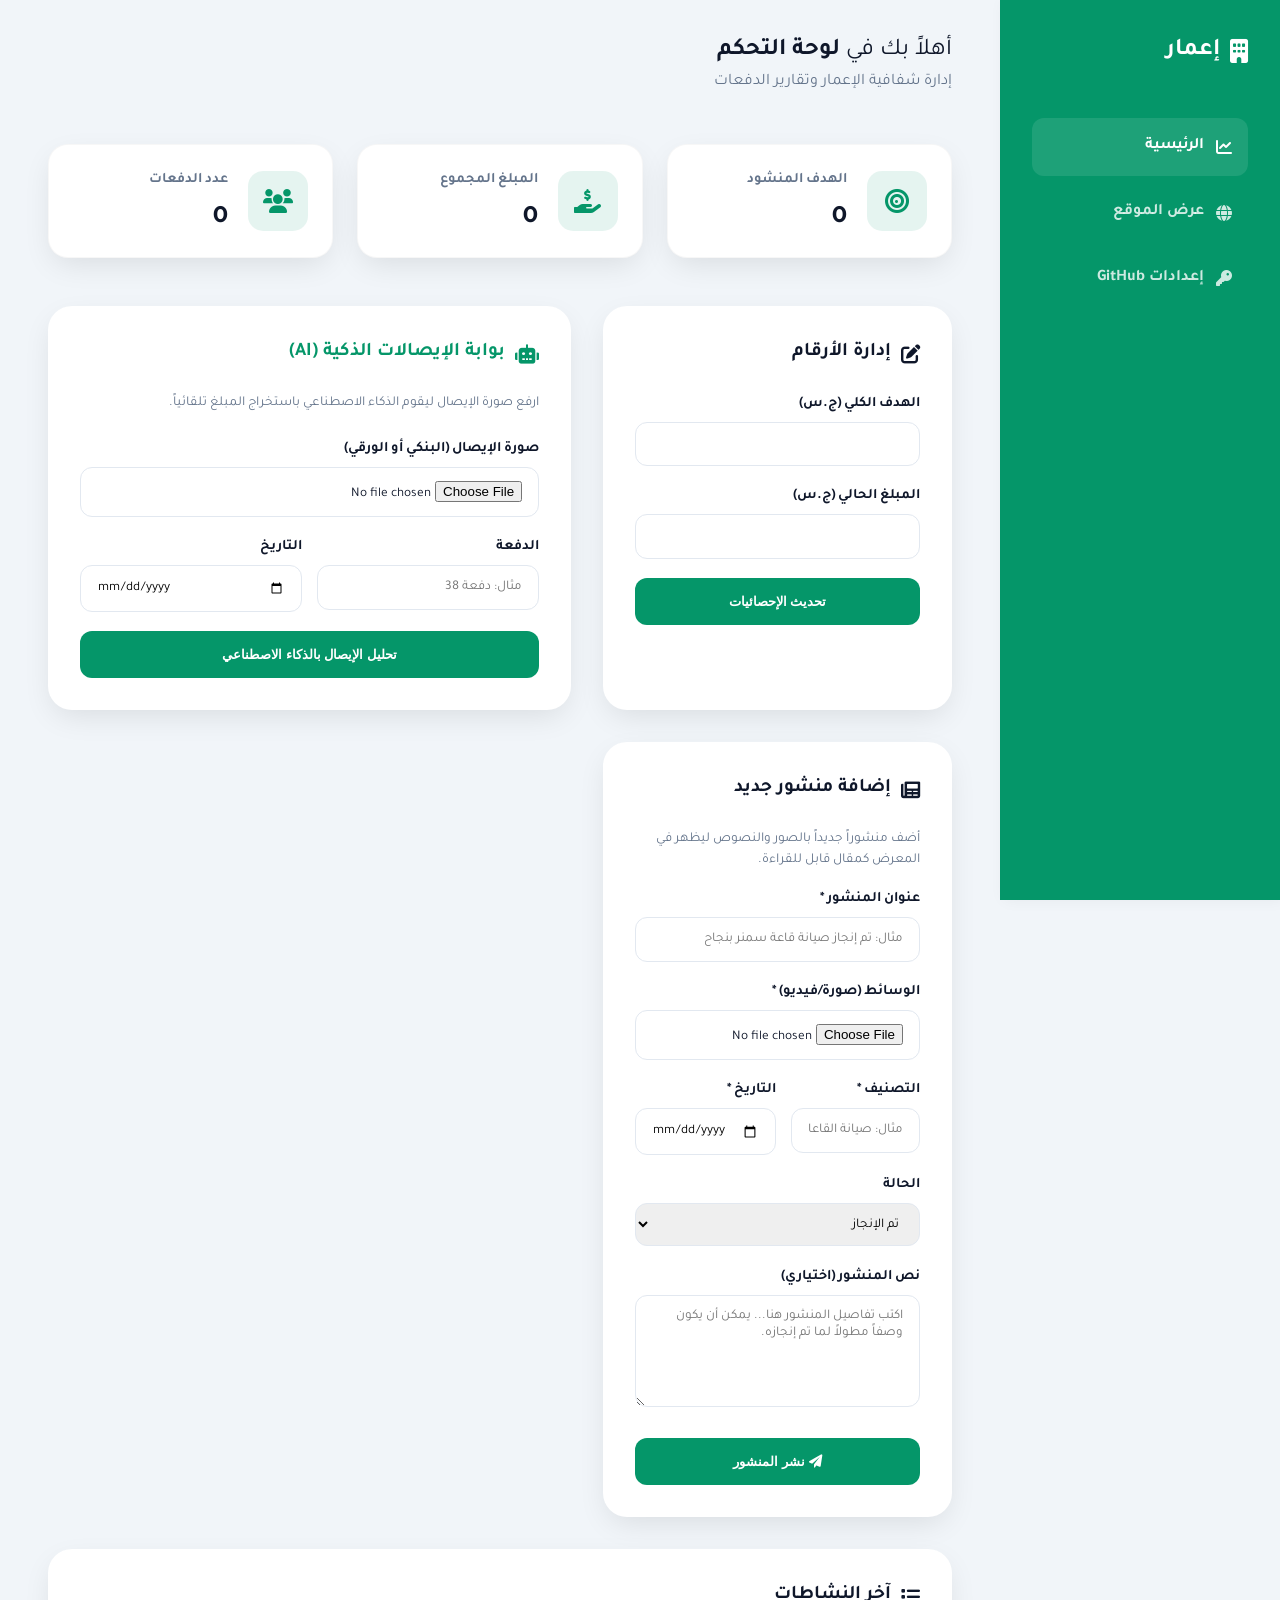
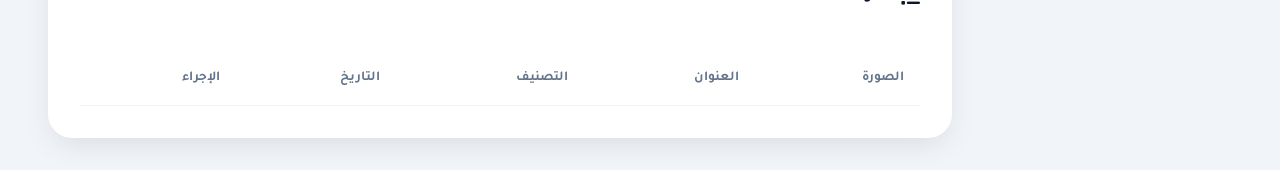
==== commit 9f7625d6: "Add files via upload" ====
--- a/admin.html
+++ b/admin.html
@@ -185,7 +185,7 @@
         <nav>
             <a href="#" class="nav-link active"><i class="fas fa-chart-line"></i> <span>الرئيسية</span></a>
             <a href="index.html" class="nav-link"><i class="fas fa-globe"></i> <span>عرض الموقع</span></a>
-            <a href="#" class="nav-link"><i class="fas fa-cog"></i> <span>الإعدادات</span></a>
+            <a href="#" class="nav-link" onclick="showGitHubSetup()"><i class="fas fa-key"></i> <span>إعدادات GitHub</span></a>
         </nav>
     </aside>
 
@@ -237,14 +237,6 @@
                 </div>
                 <button class="btn-dash" onclick="updateNumbers()">تحديث الإحصائيات</button>
 
-                <hr style="margin: 2rem 0; border: none; border-top: 1px solid #f1f5f9;">
-                
-                <h2><i class="fas fa-link"></i> ربط السحابة</h2>
-                <div class="form-group">
-                    <label>رابط API Web App</label>
-                    <input type="text" id="api-url-input" placeholder="https://...">
-                </div>
-                <button class="btn-dash" style="background: #1e293b;" onclick="saveApiUrl()">حفظ الإعدادات</button>
             </div>
 
             <div class="admin-card">
@@ -282,21 +274,38 @@
             </div>
 
             <div class="admin-card">
-                <h2><i class="fas fa-project-diagram"></i> إنجازات العمل (للغاليري)</h2>
-                <p style="font-size: 0.85rem; color: var(--text-muted); margin-bottom: 1rem;">أضف صور وفيديوهات العمل الميداني لتظهر في الموقع.</p>
+                <h2><i class="fas fa-newspaper"></i> إضافة منشور جديد</h2>
+                <p style="font-size: 0.85rem; color: var(--text-muted); margin-bottom: 1rem;">أضف منشوراً جديداً بالصور والنصوص ليظهر في المعرض كمقال قابل للقراءة.</p>
                 <div class="form-group">
-                    <label>عنوان الإنجاز</label>
-                    <input type="text" id="work-title" placeholder="مثال: صيانة قاعة سمنر">
+                    <label>عنوان المنشور *</label>
+                    <input type="text" id="post-title" placeholder="مثال: تم إنجاز صيانة قاعة سمنر بنجاح">
                 </div>
                 <div class="form-group">
-                    <label>الوسائط (صورة/فيديو)</label>
-                    <input type="file" id="work-file" accept="image/*,video/*">
+                    <label>الوسائط (صورة/فيديو) *</label>
+                    <input type="file" id="post-file" accept="image/*,video/*">
+                </div>
+                <div style="display: grid; grid-template-columns: 1fr 1fr; gap: 15px;">
+                    <div class="form-group">
+                        <label>التصنيف *</label>
+                        <input type="text" id="post-category" placeholder="مثال: صيانة القاعات">
+                    </div>
+                    <div class="form-group">
+                        <label>التاريخ *</label>
+                        <input type="date" id="post-date">
+                    </div>
                 </div>
                 <div class="form-group">
-                    <label>التاريخ</label>
-                    <input type="date" id="work-date">
-                </div>
-                <button class="btn-dash" onclick="addWorkEntry()">إرسال للمعرض العام</button>
+                    <label>الحالة</label>
+                    <select id="post-status">
+                        <option value="active">تم الإنجاز</option>
+                        <option value="ongoing">جاري العمل</option>
+                    </select>
+                </div>
+                <div class="form-group">
+                    <label>نص المنشور (اختياري)</label>
+                    <textarea id="post-text" rows="5" placeholder="اكتب تفاصيل المنشور هنا... يمكن أن يكون وصفاً مطولاً لما تم إنجازه." style="width:100%;padding:0.8rem 1rem;border:1px solid #e2e8f0;border-radius:12px;font-family:inherit;resize:vertical;"></textarea>
+                </div>
+                <button class="btn-dash" onclick="addPost()"><i class="fas fa-paper-plane"></i> نشر المنشور</button>
             </div>
         </div>
 
@@ -307,9 +316,9 @@
                     <thead>
                         <tr>
                             <th>الصورة</th>
-                            <th>البيان</th>
+                            <th>العنوان</th>
+                            <th>التصنيف</th>
                             <th>التاريخ</th>
-                            <th>المبلغ</th>
                             <th>الإجراء</th>
                         </tr>
                     </thead>
@@ -322,14 +331,23 @@
     </main>
 
     <script>
+        const API_URL = 'https://script.google.com/macros/s/AKfycbz7rGCCULvJ1oVheLSYOT_j6Z__Kzk5iwlurp-bH8uBJEYYZjiszCwrevBJZyaTp-WSNg/exec';
+        
+        // --- GITHUB CONFIG ---
+        const GITHUB_OWNER = 'AYOUB-HASSAN';
+        const GITHUB_REPO = 'Emaar-Abu-El-Hol-';
+        const GITHUB_BRANCH = 'main';
+        const GITHUB_MEDIA_FOLDER = 'media';
+
+        function getGitHubToken() {
+            return localStorage.getItem('github_pat') || '';
+        }
+
         let currentFileUrl = null;
 
         async function fetchAppData() {
-            const apiUrl = localStorage.getItem('emaar_api_url');
-            if (!apiUrl) return;
-
             try {
-                const resp = await fetch(apiUrl);
+                const resp = await fetch(API_URL);
                 const cloudData = await resp.json();
                 
                 // Update local state and HUD
@@ -343,6 +361,8 @@
                         date: item.date,
                         amount: Number(item.amount) || 0,
                         image: item.url,
+                        title: item.title || '',
+                        text: item.text || '',
                         status: item.status
                     }))
                 };
@@ -360,31 +380,20 @@
                 localStorage.setItem('emaar_state', JSON.stringify(state));
             }
             
-            const apiUrl = localStorage.getItem('emaar_api_url');
-
             document.getElementById('target-input').value = state.targetAmount;
             document.getElementById('current-input').value = state.currentAmount;
-            document.getElementById('api-url-input').value = apiUrl || '';
 
             // HUD
             document.getElementById('hud-target').innerText = state.targetAmount.toLocaleString();
             document.getElementById('hud-current').innerText = state.currentAmount.toLocaleString();
             document.getElementById('hud-batches').innerText = state.batches.length;
 
-            if(apiUrl) {
-                const badge = document.getElementById('api-status');
-                badge.className = 'status-badge status-active';
-                badge.innerHTML = '<i class="fas fa-circle"></i> Google Bridge: online';
-            }
+            // Update Badge
+            const badge = document.getElementById('api-status');
+            badge.className = 'status-badge status-active';
+            badge.innerHTML = '<i class="fas fa-circle"></i> Google Bridge: online';
 
             renderBatches();
-        }
-
-        function saveApiUrl() {
-            const url = document.getElementById('api-url-input').value;
-            localStorage.setItem('emaar_api_url', url);
-            fetchAppData();
-            alert('تم حفظ الإعدادات ومزامنة البيانات');
         }
 
         function previewImage() {
@@ -396,40 +405,39 @@
             }
         }
 
-        function updateNumbers() {
-            const state = JSON.parse(localStorage.getItem('emaar_state'));
+        async function updateNumbers() {
             const target = parseInt(document.getElementById('target-input').value);
             const current = parseInt(document.getElementById('current-input').value);
             
-            state.targetAmount = target;
-            state.currentAmount = current;
-            localStorage.setItem('emaar_state', JSON.stringify(state));
-
-            // Sync to cloud
-            const apiUrl = localStorage.getItem('emaar_api_url');
-            if (apiUrl) {
-                fetch(apiUrl, {
+            const btn = document.querySelector('button[onclick="updateNumbers()"]');
+            btn.disabled = true;
+            btn.innerHTML = '<i class="fas fa-spinner fa-spin"></i> جاري التحديث...';
+
+            try {
+                await fetch(API_URL, {
                     method: 'POST',
                     body: JSON.stringify({ action: 'updateStats', key: 'target_amount', value: target })
                 });
-                fetch(apiUrl, {
+                await fetch(API_URL, {
                     method: 'POST',
                     body: JSON.stringify({ action: 'updateStats', key: 'total_collected', value: current })
                 });
-            }
-
-            loadAdmin();
-            alert('تم تحديث الإحصائيات محلياً وجاري المزامنة...');
+                alert('تم تحديث الأرقام في السحابة بنجاح!');
+                fetchAppData();
+            } catch (e) {
+                alert('خطأ في الاتصال: ' + e.message);
+            } finally {
+                btn.disabled = false;
+                btn.innerText = 'تحديث الإحصائيات';
+            }
         }
 
         async function analyzeReceipt() {
             const fileInput = document.getElementById('receipt-file');
             const btn = document.getElementById('analyze-btn');
             const status = document.getElementById('analysis-status');
-            const apiUrl = localStorage.getItem('emaar_api_url');
             
             if (!fileInput.files[0]) return alert('الرجاء اختيار صورة الإيصال أولاً');
-            if (!apiUrl) return alert('يرجى تهيئة رابط API في الإعدادات');
 
             btn.disabled = true;
             btn.innerHTML = '<i class="fas fa-spinner fa-spin"></i> جاري الرفع والتحليل...';
@@ -441,7 +449,7 @@
                 reader.readAsDataURL(fileInput.files[0]);
                 const base64 = await filePromise;
 
-                const resp = await fetch(apiUrl, {
+                const resp = await fetch(API_URL, {
                     method: 'POST',
                     body: JSON.stringify({ 
                         action: 'upload_and_analyze', 
@@ -475,7 +483,6 @@
             const amount = parseInt(document.getElementById('extracted-amount').value);
             const batch = document.getElementById('receipt-batch').value;
             const btn = document.getElementById('save-receipt-btn');
-            const apiUrl = localStorage.getItem('emaar_api_url');
             
             if (!amount || !batch || !currentFileUrl) return alert('الرجاء إكمال التحليل واختيار الدفعة');
 
@@ -483,7 +490,7 @@
             btn.innerHTML = '<i class="fas fa-spinner fa-spin"></i> جاري الحفظ النهائي...';
 
             try {
-                const resp = await fetch(apiUrl, {
+                const resp = await fetch(API_URL, {
                     method: 'POST',
                     body: JSON.stringify({ 
                         action: 'save_final', 
@@ -498,7 +505,7 @@
                 if (res.status === 'success') {
                     alert('✅ تم الحفظ بنجاح! تم تحديث الشيت والصدارة.');
                     resetSmartPortal();
-                    fetchAppData(); // Sync everything
+                    fetchAppData(); 
                 } else {
                     throw new Error(res.message);
                 }
@@ -519,38 +526,59 @@
             currentFileUrl = null;
         }
 
-        async function addWorkEntry() {
-            const title = document.getElementById('work-title').value;
-            const date = document.getElementById('work-date').value;
-            const fileInput = document.getElementById('work-file');
-            const apiUrl = localStorage.getItem('emaar_api_url');
+        async function addPost() {
+            const title = document.getElementById('post-title').value;
+            const category = document.getElementById('post-category').value;
+            const date = document.getElementById('post-date').value;
+            const text = document.getElementById('post-text').value;
+            const status = document.getElementById('post-status').value;
+            const fileInput = document.getElementById('post-file');
             
-            if(!title || !date || !fileInput.files[0]) return alert('أدخل العنوان والتاريخ واختر الصورة');
-            if(!apiUrl) return alert('يرجى تهيئة رابط API أولاً');
-
-            const btn = document.querySelector('button[onclick="addWorkEntry()"]');
+            if(!title || !category || !date || !fileInput.files[0]) return alert('الرجاء إدخال العنوان والتصنيف والتاريخ واختيار صورة/فيديو');
+
+            const token = getGitHubToken();
+            if (!token) return alert('⚠️ يرجى إعداد GitHub Token أولاً من قائمة "إعدادات GitHub" في الشريط الجانبي.');
+
+            const btn = document.querySelector('button[onclick="addPost()"]');
             btn.disabled = true;
-            btn.innerText = 'جاري الرفع...';
+            btn.innerHTML = '<i class="fas fa-spinner fa-spin"></i> جاري الرفع إلى GitHub...';
 
             try {
+                // Step 1: Read file
                 const reader = new FileReader();
                 const filePromise = new Promise(r => reader.onload = () => r(reader.result));
                 reader.readAsDataURL(fileInput.files[0]);
-                const base64 = await filePromise;
-
-                const resp = await fetch(apiUrl, {
+                const base64Full = await filePromise;
+
+                const isVideo = fileInput.files[0].type.startsWith('video/');
+                
+                // Step 2: Upload to GitHub
+                btn.innerHTML = '<i class="fas fa-spinner fa-spin"></i> جاري الرفع إلى GitHub...';
+                const fileUrl = await uploadToGitHub(base64Full, fileInput.files[0].name, token);
+                const finalUrl = isVideo ? fileUrl + '#video' : fileUrl;
+
+                // Step 3: Save metadata to Google Sheet
+                btn.innerHTML = '<i class="fas fa-spinner fa-spin"></i> جاري حفظ البيانات...';
+                const resp = await fetch(API_URL, {
                     method: 'POST',
                     body: JSON.stringify({ 
-                        action: 'upload', 
-                        file: base64, 
-                        filename: fileInput.files[0].name, 
-                        category: title,
-                        type: 'progress' 
+                        action: 'save_post', 
+                        url: finalUrl,
+                        category: category,
+                        title: title,
+                        text: text,
+                        date: date,
+                        status: status
                     })
                 });
                 const res = await resp.json();
                 if (res.status === 'success') {
-                    alert('تمت إضافة الإنجاز للمعرض');
+                    alert('✅ تم نشر المنشور بنجاح!');
+                    document.getElementById('post-title').value = '';
+                    document.getElementById('post-category').value = '';
+                    document.getElementById('post-date').value = '';
+                    document.getElementById('post-text').value = '';
+                    document.getElementById('post-file').value = '';
                     fetchAppData();
                 } else {
                     throw new Error(res.message);
@@ -559,7 +587,61 @@
                 alert('خطأ: ' + e.message);
             } finally {
                 btn.disabled = false;
-                btn.innerText = 'إرسال للمعرض العام';
+                btn.innerHTML = '<i class="fas fa-paper-plane"></i> نشر المنشور';
+            }
+        }
+
+        // --- GITHUB UPLOAD HELPER ---
+        async function uploadToGitHub(base64Full, originalName, token) {
+            // Extract pure base64 (remove data:...;base64, prefix)
+            const base64Data = base64Full.split(',')[1];
+            
+            // Generate unique filename
+            const ext = originalName.split('.').pop();
+            const timestamp = Date.now();
+            const safeName = `${timestamp}_${originalName.replace(/[^a-zA-Z0-9._-]/g, '_')}`;
+            const filePath = `${GITHUB_MEDIA_FOLDER}/${safeName}`;
+
+            const resp = await fetch(`https://api.github.com/repos/${GITHUB_OWNER}/${GITHUB_REPO}/contents/${filePath}`, {
+                method: 'PUT',
+                headers: {
+                    'Authorization': `token ${token}`,
+                    'Content-Type': 'application/json',
+                    'Accept': 'application/vnd.github.v3+json'
+                },
+                body: JSON.stringify({
+                    message: `Upload: ${originalName}`,
+                    content: base64Data,
+                    branch: GITHUB_BRANCH
+                })
+            });
+
+            if (!resp.ok) {
+                const err = await resp.json();
+                throw new Error('GitHub Upload Error: ' + (err.message || resp.statusText));
+            }
+
+            const result = await resp.json();
+            return result.content.download_url;
+        }
+
+        // --- GITHUB TOKEN SETUP ---
+        function showGitHubSetup() {
+            const current = getGitHubToken();
+            const masked = current ? '●●●●●●●●' + current.slice(-4) : 'غير مُعَدّ';
+            const newToken = prompt(
+                `إعداد GitHub Personal Access Token\n\n` +
+                `الحالي: ${masked}\n\n` +
+                `لإنشاء Token جديد:\n` +
+                `1. اذهب إلى: github.com/settings/tokens\n` +
+                `2. اضغط "Generate new token (classic)"\n` +
+                `3. اختر صلاحية: repo\n` +
+                `4. انسخ الـ Token والصقه هنا:\n`,
+                ''
+            );
+            if (newToken !== null && newToken.trim()) {
+                localStorage.setItem('github_pat', newToken.trim());
+                alert('✅ تم حفظ GitHub Token بنجاح!');
             }
         }
 
@@ -569,14 +651,15 @@
             container.innerHTML = '';
             
             state.batches.slice().reverse().forEach(b => {
+                const displayTitle = b.title || b.batch;
                 container.innerHTML += `
                     <tr>
                         <td><img src="${b.image}" class="thumb" onerror="this.src='assets/uofg-med.jpg'"></td>
-                        <td><strong>${b.batch}</strong></td>
+                        <td><strong>${displayTitle}</strong></td>
+                        <td style="font-size: 0.8rem; color: var(--text-muted);">${b.batch}</td>
                         <td style="font-size: 0.8rem;">${b.date}</td>
-                        <td><span style="color: var(--dash-primary); font-weight: 700;">${(b.amount || 0).toLocaleString()}</span></td>
                         <td>
-                            <button class="delete-btn" style="padding: 5px 10px;" onclick="alert('يرجى حذف السطر من ملف Google Sheets مباشرة لضمان أمان البيانات')"><i class="fas fa-info-circle"></i></button>
+                            <a href="post.html?id=${b.id}" target="_blank" style="color: var(--dash-primary); font-weight: 700; text-decoration: none;"><i class="fas fa-eye"></i></a>
                         </td>
                     </tr>
                 `;
@@ -584,7 +667,6 @@
         }
 
         document.addEventListener('DOMContentLoaded', () => {
-            loadAdmin();
             fetchAppData();
         });
     </script>
--- a/style.css
+++ b/style.css
@@ -657,18 +657,46 @@
 }
 
 .gallery-info {
-    padding: 1rem;
+    padding: 1.25rem;
+}
+
+.gallery-title {
+    font-size: 1.2rem;
+    font-weight: 800;
+    color: var(--text-dark);
+    margin-bottom: 0.5rem;
+    line-height: 1.4;
+}
+
+.gallery-meta {
+    display: flex;
+    justify-content: space-between;
+    align-items: center;
+    margin-bottom: 0.5rem;
 }
 
 .gallery-batch {
-    font-weight: 700;
-    color: var(--primary-light);
+    font-size: 0.8rem;
+    font-weight: 700;
+    color: var(--primary-dark);
+    background: rgba(16, 185, 129, 0.15);
+    padding: 0.2rem 0.6rem;
+    border-radius: 4px;
 }
 
 .gallery-date {
     font-size: 0.8rem;
     color: var(--text-muted);
-    float: left;
+}
+
+.gallery-text {
+    margin-top: 0.8rem;
+    color: var(--text-muted);
+    font-size: 0.95rem;
+    line-height: 1.6;
+    text-align: justify;
+    border-top: 1px solid var(--glass-border);
+    padding-top: 0.8rem;
 }
 
 /* Footer */
@@ -1029,4 +1057,353 @@
     .gallery-item {
         min-height: 250px;
     }
+}
+
+/* ==============================
+   Read More Link on Gallery Cards
+   ============================== */
+.read-more-link {
+    display: inline-flex;
+    align-items: center;
+    gap: 6px;
+    margin-top: 0.8rem;
+    color: var(--primary);
+    font-weight: 700;
+    font-size: 0.9rem;
+    transition: var(--transition);
+}
+
+.gallery-item:hover .read-more-link {
+    color: var(--primary-dark);
+    gap: 10px;
+}
+
+a.gallery-item {
+    display: block;
+}
+
+/* ==============================
+   Post Detail Page Styles
+   ============================== */
+
+/* Post Hero / Header Bar */
+.post-hero {
+    padding: 10rem 0 3rem;
+    position: relative;
+    background: linear-gradient(135deg, var(--primary-dark), var(--primary));
+}
+
+.post-hero::before {
+    content: '';
+    position: absolute;
+    inset: 0;
+    background: url('assets/uofg-med.jpg') center/cover no-repeat;
+    opacity: 0.15;
+}
+
+.post-hero .container {
+    position: relative;
+    z-index: 2;
+}
+
+.post-back-link {
+    display: inline-flex;
+    align-items: center;
+    gap: 8px;
+    color: rgba(255, 255, 255, 0.9);
+    text-decoration: none;
+    font-weight: 700;
+    font-size: 1rem;
+    padding: 0.6rem 1.5rem;
+    background: rgba(255, 255, 255, 0.15);
+    backdrop-filter: blur(10px);
+    border-radius: 50px;
+    border: 1px solid rgba(255, 255, 255, 0.2);
+    transition: var(--transition);
+}
+
+.post-back-link:hover {
+    background: rgba(255, 255, 255, 0.25);
+    transform: translateX(5px);
+}
+
+/* Post Article Container */
+.post-article {
+    max-width: 850px;
+    margin: -2rem auto 0;
+    padding: 0 2rem 4rem;
+    position: relative;
+    z-index: 10;
+}
+
+/* Post Header */
+.post-header {
+    background: white;
+    border-radius: 24px 24px 0 0;
+    padding: 3rem 3rem 2rem;
+    border: 1px solid var(--glass-border);
+    border-bottom: none;
+    box-shadow: 0 -10px 30px rgba(0, 0, 0, 0.05);
+}
+
+.post-title {
+    font-size: 2.4rem;
+    font-weight: 800;
+    color: var(--text-dark);
+    line-height: 1.4;
+    margin-bottom: 1.5rem;
+}
+
+.post-meta-bar {
+    display: flex;
+    flex-wrap: wrap;
+    gap: 1.2rem;
+    align-items: center;
+}
+
+.post-category {
+    background: rgba(5, 150, 105, 0.1);
+    color: var(--primary-dark);
+    padding: 0.4rem 1rem;
+    border-radius: 8px;
+    font-weight: 700;
+    font-size: 0.85rem;
+}
+
+.post-category i,
+.post-date i,
+.post-status i {
+    margin-left: 5px;
+    font-size: 0.75rem;
+}
+
+.post-date {
+    color: var(--text-muted);
+    font-size: 0.9rem;
+    font-weight: 500;
+}
+
+.post-status {
+    font-size: 0.85rem;
+    font-weight: 700;
+    padding: 0.4rem 1rem;
+    border-radius: 8px;
+}
+
+.post-status.done {
+    background: rgba(5, 150, 105, 0.1);
+    color: var(--primary);
+}
+
+.post-status.ongoing {
+    background: rgba(245, 158, 11, 0.1);
+    color: var(--accent);
+}
+
+/* Post Main Image */
+.post-main-image {
+    background: white;
+    padding: 0 3rem;
+    border-left: 1px solid var(--glass-border);
+    border-right: 1px solid var(--glass-border);
+}
+
+.post-main-image img {
+    width: 100%;
+    max-height: 500px;
+    object-fit: cover;
+    border-radius: 16px;
+    box-shadow: 0 8px 30px rgba(0, 0, 0, 0.1);
+}
+
+/* Post Video */
+.post-video {
+    background: white;
+    padding: 1.5rem 3rem;
+    border-left: 1px solid var(--glass-border);
+    border-right: 1px solid var(--glass-border);
+}
+
+.post-video video {
+    width: 100%;
+    max-height: 500px;
+    border-radius: 16px;
+    background: #000;
+    box-shadow: 0 8px 30px rgba(0, 0, 0, 0.1);
+}
+
+/* Post Body Text */
+.post-body {
+    background: white;
+    padding: 2.5rem 3rem;
+    border-left: 1px solid var(--glass-border);
+    border-right: 1px solid var(--glass-border);
+}
+
+.post-body p {
+    font-size: 1.15rem;
+    line-height: 2;
+    color: var(--text-dark);
+    text-align: justify;
+    white-space: pre-wrap;
+}
+
+/* Post Share Bar */
+.post-share {
+    background: white;
+    padding: 2rem 3rem;
+    border-radius: 0 0 24px 24px;
+    border: 1px solid var(--glass-border);
+    border-top: 1px solid #e2e8f0;
+    display: flex;
+    align-items: center;
+    gap: 1rem;
+    flex-wrap: wrap;
+    box-shadow: 0 10px 30px rgba(0, 0, 0, 0.05);
+}
+
+.post-share > span {
+    font-weight: 700;
+    color: var(--text-muted);
+    font-size: 0.95rem;
+}
+
+.share-btn {
+    width: 42px;
+    height: 42px;
+    border-radius: 50%;
+    display: flex;
+    align-items: center;
+    justify-content: center;
+    font-size: 1.1rem;
+    border: none;
+    cursor: pointer;
+    transition: var(--transition);
+    text-decoration: none;
+}
+
+.share-btn.whatsapp {
+    background: #25D366;
+    color: white;
+}
+
+.share-btn.facebook {
+    background: #1877F2;
+    color: white;
+}
+
+.share-btn.copy {
+    background: #e2e8f0;
+    color: var(--text-dark);
+}
+
+.share-btn:hover {
+    transform: scale(1.15);
+    box-shadow: 0 4px 15px rgba(0, 0, 0, 0.15);
+}
+
+/* Post Error State */
+.post-error {
+    text-align: center;
+    padding: 6rem 2rem;
+    background: white;
+    border-radius: 24px;
+    border: 1px solid var(--glass-border);
+    box-shadow: var(--shadow);
+}
+
+.post-error h2 {
+    margin-bottom: 2rem;
+    color: var(--text-muted);
+}
+
+/* Post Loading */
+.post-loading {
+    text-align: center;
+    padding: 6rem 2rem;
+    background: white;
+    border-radius: 24px;
+    border: 1px solid var(--glass-border);
+}
+
+.loading-spinner {
+    width: 48px;
+    height: 48px;
+    border: 4px solid rgba(5, 150, 105, 0.2);
+    border-top-color: var(--primary);
+    border-radius: 50%;
+    animation: spin 0.8s linear infinite;
+    margin: 0 auto 1.5rem;
+}
+
+@keyframes spin {
+    to { transform: rotate(360deg); }
+}
+
+.post-loading p {
+    color: var(--text-muted);
+    font-weight: 600;
+}
+
+/* Post Donate Section */
+.post-donate-section {
+    margin-top: 2rem;
+}
+
+/* Post Page Responsive */
+@media (max-width: 768px) {
+    .post-article {
+        padding: 0 1rem 3rem;
+    }
+
+    .post-header {
+        padding: 2rem 1.5rem 1.5rem;
+    }
+
+    .post-title {
+        font-size: 1.8rem;
+    }
+
+    .post-main-image {
+        padding: 0 1.5rem;
+    }
+
+    .post-video {
+        padding: 1rem 1.5rem;
+    }
+
+    .post-body {
+        padding: 1.5rem;
+    }
+
+    .post-body p {
+        font-size: 1.05rem;
+    }
+
+    .post-share {
+        padding: 1.5rem;
+    }
+
+    .post-meta-bar {
+        gap: 0.8rem;
+    }
+
+    .post-hero {
+        padding: 8rem 0 2rem;
+    }
+}
+
+@media (max-width: 480px) {
+    .post-title {
+        font-size: 1.5rem;
+    }
+
+    .post-header,
+    .post-main-image,
+    .post-video,
+    .post-body,
+    .post-share {
+        padding-left: 1rem;
+        padding-right: 1rem;
+    }
 }
